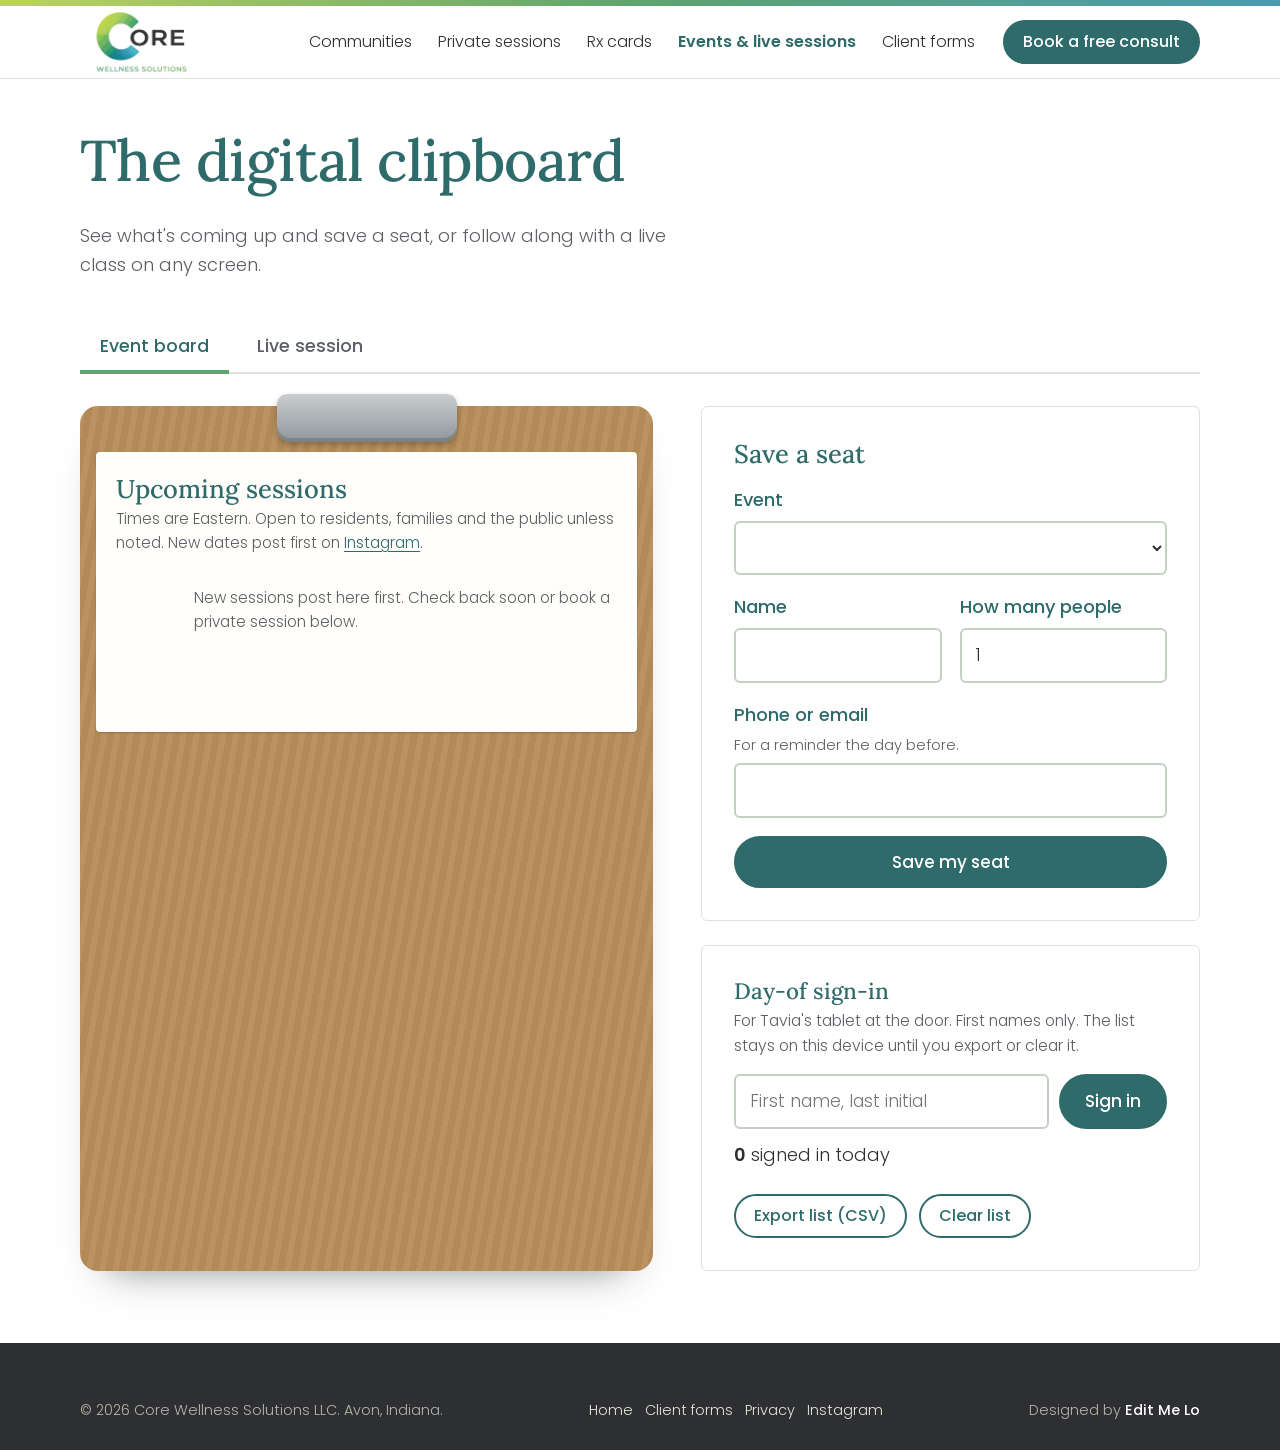
==== clipboard.html @ 4c58a469 "Core Wellness Solutions website Static site for Core Wellness Solutions (Avon, IN): dual-path home p" ====
<!doctype html>
<html lang="en">
<head>
  <meta charset="utf-8">
  <meta name="viewport" content="width=device-width, initial-scale=1">
  <title>Events &amp; Live Sessions | Core Wellness Solutions, Avon IN</title>
  <meta name="description" content="Upcoming chair exercise classes, fall prevention screenings and wellness events from Core Wellness Solutions in Avon and Hendricks County, Indiana. Save a seat or follow along live.">
  <link rel="canonical" href="https://www.corewellnesssolutions.com/clipboard.html">
  <meta name="theme-color" content="#2F6B6B">
  <link rel="icon" href="data:image/svg+xml,%3Csvg xmlns='http://www.w3.org/2000/svg' viewBox='0 0 32 32'%3E%3Cpath d='M24 7.5A12 12 0 1 0 24 24.5' fill='none' stroke='%2374A84E' stroke-width='6.5'/%3E%3C/svg%3E">
  <link rel="preconnect" href="https://fonts.googleapis.com">
  <link rel="preconnect" href="https://fonts.gstatic.com" crossorigin>
  <link href="https://fonts.googleapis.com/css2?family=Lora:ital,wght@0,400;0,500;1,400;1,500&family=Poppins:wght@300;400;500;600;700&display=swap" rel="stylesheet">
  <link rel="stylesheet" href="assets/css/styles.css">
  <style>
    .tabs { display: flex; gap: 8px; border-bottom: 2px solid var(--line); margin-bottom: 32px; }
    .tab { min-height: var(--tap); padding: 10px 20px; border: 0; background: none; font: 500 1.1rem var(--sans); color: var(--muted); border-bottom: 4px solid transparent; margin-bottom: -2px; cursor: pointer; }
    .tab[aria-selected="true"] { color: var(--deep-teal); border-color: var(--green); }
    .board-grid { display: grid; gap: 32px; }
    @media (min-width: 960px) { .board-grid { grid-template-columns: 1.15fr 1fr; gap: 48px; } }
    .event .note { font-size: .92rem; }
    .signin-list { list-style: none; margin: 12px 0; padding: 0; columns: 2; font: 400 1.15rem/1.9 var(--serif); }
    .signin-list li { border-bottom: 1px solid var(--line); break-inside: avoid; }
    .signin-row { display: flex; gap: 10px; }
    .signin-row input { flex: 1; }

    /* Live session stage */
    .stage { background: var(--paper); }
    .stage:fullscreen { padding: 3vh 4vw; overflow: auto; display: flex; flex-direction: column; justify-content: center; }
    .stage-top { display: flex; flex-wrap: wrap; gap: 12px; align-items: end; justify-content: space-between; margin-bottom: 20px; }
    .stage-top .field { min-width: 260px; }
    .stage-grid { display: grid; gap: 24px; align-items: center; }
    @media (min-width: 900px) { .stage-grid { grid-template-columns: 1.5fr 1fr; gap: 40px; } }
    .stage .board { padding-top: 50px; }
    .stage .rx { box-shadow: none; }
    .stage .rx-title { font-size: clamp(1.8rem, 4.5vw, 3rem); }
    .stage .rx-ind, .stage .rx-meta { font-size: clamp(1.05rem, 1.8vw, 1.35rem); }
    .stage .rx-ind q { font-size: clamp(1.4rem, 2.6vw, 2rem); }
    .stage-steps { margin: 14px 0 0; padding-left: 1.4em; font-size: clamp(1.05rem, 1.8vw, 1.35rem); }
    .stage-steps li { margin: 6px 0; }
    .timer { display: grid; place-items: center; text-align: center; }
    .ring { position: relative; width: min(300px, 70vw); aspect-ratio: 1; }
    .ring svg { width: 100%; height: 100%; transform: rotate(-90deg); }
    .ring circle { fill: none; stroke-width: 10; }
    .ring .track { stroke: var(--line); }
    .ring .prog { stroke: var(--green); stroke-linecap: round; transition: stroke-dashoffset .25s linear; }
    .ring .time { position: absolute; inset: 0; display: grid; place-items: center; align-content: center; font: 500 clamp(3rem, 9vw, 5rem)/1 var(--serif); color: var(--deep-teal); }
    .ring .time small { display: block; font: 500 1rem var(--sans); color: var(--muted); margin-top: 8px; }
    .controls { display: flex; flex-wrap: wrap; gap: 10px; justify-content: center; margin-top: 22px; }
    .controls .btn { min-width: 120px; }
    .up-next { margin-top: 18px; color: var(--muted); font-size: 1.05rem; }
    .up-next b { color: var(--deep-teal); font-weight: 500; }
    .progress-dots { display: flex; gap: 6px; justify-content: center; margin-top: 14px; }
    .progress-dots i { width: 10px; height: 10px; border-radius: 50%; background: var(--line); }
    .progress-dots i.on { background: var(--deep-teal); }
    .kbd-hint { font-size: .9rem; color: var(--muted); text-align: center; margin-top: 10px; }
  </style>
</head>
<body>
<a class="skip" href="#main">Skip to content</a>
<div class="topline" aria-hidden="true"></div>
<header class="site-header">
  <div class="wrap">
    <a class="brand" href="index.html" aria-label="Core Wellness Solutions home"><img src="assets/img/logo.png" alt="Core Wellness Solutions" width="520" height="260"></a>
    <button class="nav-toggle" type="button" aria-expanded="false" aria-controls="site-nav">
      <svg width="20" height="20" viewBox="0 0 20 20" aria-hidden="true"><path d="M2 5h16M2 10h16M2 15h16" stroke="currentColor" stroke-width="2" stroke-linecap="round"/></svg>Menu
    </button>
    <nav id="site-nav" class="site-nav" aria-label="Main">
      <ul>
        <li><a href="index.html#communities">Communities</a></li>
        <li><a href="index.html#individuals">Private sessions</a></li>
        <li><a href="index.html#rx">Rx cards</a></li>
        <li><a href="clipboard.html" aria-current="true">Events &amp; live sessions</a></li>
        <li><a href="forms.html">Client forms</a></li>
      </ul>
      <a class="btn small" href="index.html#book">Book a free consult</a>
    </nav>
  </div>
</header>

<main id="main" class="wrap">
  <div class="page-head">
    <h1>The digital clipboard</h1>
    <p>See what's coming up and save a seat, or follow along with a live class on any screen.</p>
  </div>

  <div class="tabs" role="tablist" aria-label="Clipboard views">
    <button class="tab" role="tab" id="tab-board" aria-controls="panel-board" aria-selected="true">Event board</button>
    <button class="tab" role="tab" id="tab-live" aria-controls="panel-live" aria-selected="false" tabindex="-1">Live session</button>
  </div>

  <!-- Event board -->
  <section id="panel-board" role="tabpanel" aria-labelledby="tab-board" style="padding-bottom:72px">
    <div class="board-grid">
      <div class="board">
        <div class="sheet">
          <h2 style="font-size:1.6rem;margin-bottom:4px">Upcoming sessions</h2>
          <p class="sheet-sub">Times are Eastern. Open to residents, families and the public unless noted. New dates post first on <a href="https://www.instagram.com/corewellness.llc/" target="_blank" rel="noopener">Instagram</a>.</p>
          <ul class="event-list" data-events="12" id="board-events"></ul>
        </div>
      </div>

      <div>
        <form class="panel form" id="seat-form" aria-labelledby="seat-title">
          <h2 id="seat" style="font-size:1.6rem;margin:0"><span id="seat-title">Save a seat</span></h2>
          <div class="field"><label for="seat-event">Event</label><select id="seat-event" name="event" required></select></div>
          <div class="form-grid two">
            <div class="field"><label for="seat-name">Name</label><input id="seat-name" name="name" type="text" autocomplete="name" required></div>
            <div class="field"><label for="seat-count">How many people</label><input id="seat-count" name="count" type="number" min="1" max="6" value="1" required></div>
          </div>
          <div class="field"><label for="seat-contact">Phone or email</label><span class="hint">For a reminder the day before.</span><input id="seat-contact" name="contact" type="text" required></div>
          <input type="text" name="_gotcha" tabindex="-1" autocomplete="off" style="display:none" aria-hidden="true">
          <button class="btn" type="submit">Save my seat</button>
          <p class="form-status" role="status"></p>
        </form>

        <div class="panel" style="margin-top:24px">
          <h2 style="font-size:1.4rem;margin-bottom:4px">Day-of sign-in</h2>
          <p style="color:var(--muted);font-size:.98rem">For Tavia's tablet at the door. First names only. The list stays on this device until you export or clear it.</p>
          <form class="signin-row" id="signin-form">
            <label class="sr-only" for="signin-name">First name and last initial</label>
            <div class="field" style="flex:1"><input id="signin-name" type="text" placeholder="First name, last initial" autocomplete="off" maxlength="40"></div>
            <button class="btn" type="submit">Sign in</button>
          </form>
          <p aria-live="polite" style="margin:12px 0 0"><b id="signin-count">0</b> signed in today</p>
          <ol class="signin-list" id="signin-list"></ol>
          <div class="btn-row">
            <button class="btn small ghost" type="button" id="signin-export">Export list (CSV)</button>
            <button class="btn small ghost" type="button" id="signin-clear">Clear list</button>
          </div>
        </div>
      </div>
    </div>
  </section>

  <!-- Live session -->
  <section id="panel-live" role="tabpanel" aria-labelledby="tab-live" hidden style="padding-bottom:72px">
    <div class="stage" id="stage">
      <div class="stage-top">
        <div class="field">
          <label for="routine">Routine</label>
          <select id="routine"></select>
        </div>
        <button class="btn ghost small" type="button" id="fs">Full screen for TV</button>
      </div>

      <div class="stage-grid">
        <div class="board"><div id="stage-card"></div></div>
        <div class="timer">
          <div class="ring" role="timer" aria-live="off" aria-label="Time remaining">
            <svg viewBox="0 0 120 120" aria-hidden="true"><circle class="track" cx="60" cy="60" r="52"/><circle class="prog" id="ring-prog" cx="60" cy="60" r="52"/></svg>
            <div class="time"><span id="time">0:00</span><small id="move-of"></small></div>
          </div>
          <div class="controls">
            <button class="btn ghost" type="button" id="prev">Back</button>
            <button class="btn" type="button" id="play">Start</button>
            <button class="btn ghost" type="button" id="next">Next</button>
          </div>
          <div class="progress-dots" id="dots" aria-hidden="true"></div>
          <p class="up-next" id="up-next"></p>
          <p class="kbd-hint">Space starts or pauses. Arrow keys move between cards.</p>
          <p class="sr-only" aria-live="assertive" id="live-announce"></p>
        </div>
      </div>
    </div>
  </section>
</main>

<footer class="site-footer">
  <div class="wrap">
    <div class="footer-base" style="margin-top:0;border-top:0;padding-top:0">
      <span>&copy; <span data-year></span> Core Wellness Solutions LLC. Avon, Indiana.</span>
      <span><a href="index.html">Home</a> &nbsp; <a href="forms.html">Client forms</a> &nbsp; <a href="privacy.html">Privacy</a> &nbsp; <a href="https://www.instagram.com/corewellness.llc/" target="_blank" rel="noopener">Instagram</a></span>
      <span class="credit">Designed by <a href="https://www.editmelo.com/" target="_blank" rel="noopener">Edit Me Lo</a></span>
    </div>
  </div>
</footer>

<div class="action-bar">
  <a class="btn" href="index.html#book">Book a session</a>
  <a class="btn ghost" href="#seat" data-goto-board>Save a seat</a>
</div>

<script src="assets/js/config.js"></script>
<script src="assets/js/rx-data.js"></script>
<script src="assets/js/main.js"></script>
<script src="assets/js/clipboard.js"></script>
</body>
</html>
---- assets/css/styles.css ----
/* Core Wellness Solutions: "Wellness Rx" */

:root {
  /* Brand Guide v1.0 (Sept 2026) */
  --charcoal: #2E2F33;   /* text, logo "ORE" */
  --deep-teal: #2F6B6B;  /* headings, table heads, primary buttons, dark bands */
  --teal: #4A9BB0;       /* accent */
  --green: #5FA36F;      /* labels, markers */
  --lime: #BCD35F;       /* highlights only */
  --mist: #F2F6F1;       /* alternate background */
  --brand-grad: linear-gradient(90deg, #BCD35F 0%, #5FA36F 50%, #4A9BB0 100%);

  --paper: #FFFFFF;
  --card: #FFFFFF;
  --ink: var(--charcoal);
  --muted: #5B5E64;
  --line: #DCE3DA;
  --tint: var(--mist);

  /* Rx card stock keeps its printed colors */
  --rx-stretch: #A8894F;
  --rx-breath: #4A6E74;
  --rx-affirm: #A9603F;
  --rx-balance: #6E8F4E;
  --rx-strength: #3B5A47;
  --rx-paper: #FDFCF8;

  --serif: "Lora", Georgia, "Times New Roman", serif;
  --sans: "Poppins", system-ui, -apple-system, "Segoe UI", sans-serif;

  --wrap: 1160px;
  --gutter: 20px;
  --radius: 6px;
  --tap: 52px;
}

*, *::before, *::after { box-sizing: border-box; }
html { scroll-behavior: smooth; -webkit-text-size-adjust: 100%; }
@media (prefers-reduced-motion: reduce) {
  html { scroll-behavior: auto; }
  *, *::before, *::after { animation-duration: .01ms !important; transition-duration: .01ms !important; }
}
body {
  margin: 0;
  background: var(--paper);
  color: var(--ink);
  font-family: var(--sans);
  font-size: 1.125rem;          /* 18px base for older eyes */
  line-height: 1.6;
  font-weight: 300;
}
img { max-width: 100%; display: block; }
[hidden] { display: none !important; }
a { color: var(--deep-teal); text-underline-offset: 3px; }
a:hover { color: var(--charcoal); }
h1, h2, h3 { font-family: var(--serif); font-weight: 500; line-height: 1.15; margin: 0 0 .5em; color: var(--deep-teal); }
h1 { font-size: clamp(2.5rem, 5.2vw, 3.6rem); letter-spacing: -.01em; }
h2 { font-size: clamp(1.9rem, 4.4vw, 2.75rem); }
h3 { font-size: 1.375rem; }
p { margin: 0 0 1em; }
b, strong { font-weight: 600; }
:focus-visible { outline: 3px solid var(--teal); outline-offset: 3px; border-radius: 2px; }
.sr-only { position: absolute; width: 1px; height: 1px; overflow: hidden; clip: rect(0 0 0 0); white-space: nowrap; }
.skip { position: absolute; left: 12px; top: -60px; background: var(--deep-teal); color: #fff; padding: 10px 16px; z-index: 100; }
.skip:focus { top: 12px; }

.wrap { width: 100%; max-width: var(--wrap); margin: 0 auto; padding: 0 var(--gutter); }
.lede { font-size: 1.2rem; color: var(--muted); max-width: 36ch; }
.measure { max-width: 62ch; }
.section { padding: 72px 0; }
.section + .section { border-top: 1px solid var(--line); }
.section-head { max-width: 680px; margin-bottom: 36px; }
.section-head p { color: var(--muted); }

/* ---------- Buttons ---------- */
.btn {
  display: inline-flex; align-items: center; justify-content: center; gap: 10px;
  min-height: var(--tap); padding: 12px 24px;
  font: 500 1.0625rem/1.2 var(--sans);
  border-radius: 999px; border: 2px solid var(--deep-teal);
  background: var(--deep-teal); color: #fff; text-decoration: none; cursor: pointer;
  transition: background .15s, color .15s;
}
.btn:hover { background: #245656; color: #fff; }
.btn.ghost { background: transparent; color: var(--deep-teal); }
.btn.ghost:hover { background: var(--deep-teal); color: #fff; }
.btn.gold { background: var(--lime); border-color: var(--lime); color: var(--charcoal); }
.btn.gold:hover { background: #CCDE7E; border-color: #CCDE7E; color: var(--charcoal); }
.btn.small { min-height: 44px; padding: 8px 18px; font-size: 1rem; }
.btn[disabled] { opacity: .5; cursor: not-allowed; }
.btn-row { display: flex; flex-wrap: wrap; gap: 12px; }

/* ---------- Header ---------- */
.topline { height: 6px; background: var(--brand-grad); }
.site-header { position: sticky; top: 0; z-index: 50; background: rgba(255, 255, 255, .97); backdrop-filter: blur(6px); border-bottom: 1px solid var(--line); }
.site-header .wrap { display: flex; align-items: center; justify-content: space-between; gap: 16px; min-height: 72px; }
.brand { display: block; line-height: 0; }
.brand img { height: 62px; width: auto; min-width: 124px; } /* Brand Guide: never under 120px wide */
.nav-toggle { display: inline-flex; align-items: center; gap: 8px; min-height: 48px; padding: 0 16px; border: 2px solid var(--deep-teal); border-radius: 999px; background: none; font: 500 1rem var(--sans); color: var(--deep-teal); cursor: pointer; }
.site-nav { display: none; }
.site-nav.open {
  display: block; position: absolute; left: 0; right: 0; top: 100%;
  background: var(--paper); border-bottom: 1px solid var(--line); padding: 8px var(--gutter) 20px;
}
.site-nav ul { list-style: none; margin: 0; padding: 0; }
.site-nav li a { display: block; padding: 14px 4px; font-size: 1.125rem; color: var(--ink); text-decoration: none; border-bottom: 1px solid var(--line); }
.site-nav li a[aria-current="true"] { color: var(--deep-teal); font-weight: 600; }
.site-nav .btn { margin-top: 16px; width: 100%; }

@media (min-width: 980px) {
  .nav-toggle { display: none; }
  .site-nav, .site-nav.open { display: flex; position: static; padding: 0; border: 0; background: none; align-items: center; gap: 28px; }
  .site-nav ul { display: flex; gap: 26px; }
  .site-nav li a { border: 0; padding: 6px 0; font-size: 1rem; }
  .site-nav li a:hover { color: var(--deep-teal); }
  .site-nav .btn { margin: 0; width: auto; }
}

/* ---------- Rx card (shared component) ---------- */
.rx {
  --c: var(--rx-stretch);
  --c-soft: color-mix(in srgb, var(--c) 30%, #fff);
  --c-tint: color-mix(in srgb, var(--c) 8%, #fff);
  position: relative;
  background: var(--rx-paper);
  color: var(--ink);
  border: 1px solid var(--line);
  border-top: 10px solid var(--c);
  padding: 10px;
  box-shadow: 0 1px 0 rgba(28, 42, 33, .04), 0 14px 30px -22px rgba(28, 42, 33, .35);
}
.rx[data-type="breath"]      { --c: var(--rx-breath); }
.rx[data-type="affirmation"] { --c: var(--rx-affirm); }
.rx[data-type="balance"]     { --c: var(--rx-balance); }
.rx[data-type="strength"]    { --c: var(--rx-strength); }
.rx-inner { border: 1px solid var(--c-soft); padding: 16px 18px 0; }
.rx-head { display: grid; grid-template-columns: 34px 1fr auto; align-items: start; gap: 8px; }
.rx-glyph { font: 500 1.6rem/1 var(--serif); color: var(--c); position: relative; width: 26px; height: 32px; }
.rx-glyph::after { content: ""; position: absolute; left: 13px; top: 20px; width: 2px; height: 16px; background: currentColor; transform: rotate(35deg); }
.rx-brand { text-align: center; font: 500 .72rem/1.4 var(--sans); letter-spacing: .32em; color: var(--ink); }
.rx-brand small { display: block; font-size: .68rem; font-weight: 400; letter-spacing: .3em; color: var(--muted); margin-top: 2px; }
.rx-code { font: 600 .75rem/1.4 var(--sans); letter-spacing: .14em; color: var(--c); white-space: nowrap; }
.rx-title { text-align: center; font: 500 clamp(1.45rem, 3.6vw, 1.9rem)/1.15 var(--serif); color: var(--deep-teal); margin: 10px 0 12px; }
.rx-rule { border: 0; height: 6px; margin: 0 0 12px; border-top: 3px solid var(--c-soft); border-bottom: 1px solid var(--c-soft); }
.rx-meta { display: flex; flex-wrap: wrap; justify-content: space-between; gap: 4px 18px; margin-bottom: 12px; font-size: 1rem; }
.rx-meta b { font-weight: 700; font-size: .78rem; letter-spacing: .14em; color: color-mix(in srgb, var(--c) 70%, #000); margin-right: 6px; text-transform: uppercase; }
.rx-ind { background: var(--c-tint); border-left: 7px solid var(--c-soft); padding: 14px 16px; font-size: 1rem; }
.rx-ind b { display: block; font-size: .75rem; letter-spacing: .2em; color: color-mix(in srgb, var(--c) 70%, #000); margin-bottom: 4px; }
.rx-ind q { display: block; font: italic 400 1.25rem/1.45 var(--serif); text-align: center; quotes: none; color: var(--deep-teal); padding: 4px 6px; }
.rx-foot { display: flex; align-items: flex-end; justify-content: space-between; gap: 10px; border-top: 2px dotted var(--line); margin-top: 14px; padding: 10px 0 12px; }
.rx-sign small { display: block; font-size: .68rem; letter-spacing: .26em; color: var(--muted); }
.rx-sign span { font: italic 500 1.9rem/1 var(--serif); color: var(--deep-teal); }
.rx-sign em { font-style: normal; font-size: .82rem; color: var(--muted); margin-left: 8px; letter-spacing: .04em; }
.rx-refill { display: flex; justify-content: space-between; gap: 12px; background: var(--c-tint); border: 1px solid var(--c-soft); border-top: 0; margin: 0 -1px; padding: 8px 14px; font: 600 .7rem/1.3 var(--sans); letter-spacing: .2em; color: var(--deep-teal); }
.rx-refill span:last-child { font-weight: 400; color: var(--muted); }

/* ---------- Hero ---------- */
.hero { padding: 48px 0 64px; }
.hero .wrap { display: grid; gap: 40px; align-items: center; }
.hero h1 { margin-bottom: 20px; }
.hero .lede { margin-bottom: 28px; }
.hero-where { display: flex; align-items: center; gap: 10px; font-size: 1rem; color: var(--muted); }
.hero-where svg { flex: none; color: var(--green); }
@media (min-width: 980px) {
  .hero { padding: 72px 0 88px; }
  .hero .wrap { grid-template-columns: 1fr 1.08fr; gap: 64px; }
}

/* Rx pad: the dual-path chooser */
.pad .rx-title { margin-bottom: 6px; }
.pad-q { text-align: center; color: var(--muted); margin: 0 0 16px; font-size: 1rem; }
.path-choices { display: grid; gap: 12px; padding-bottom: 16px; }
.path-btn {
  display: grid; grid-template-columns: auto 1fr; gap: 2px 14px; align-items: center;
  width: 100%; text-align: left; padding: 16px 18px; min-height: 84px;
  background: var(--card); border: 2px solid var(--line); border-radius: var(--radius);
  font: inherit; color: var(--ink); cursor: pointer; transition: border-color .15s, background .15s;
}
.path-btn:hover { border-color: var(--green); background: var(--mist); }
.path-btn .box { grid-row: span 2; width: 26px; height: 26px; border: 2px solid var(--green); border-radius: 4px; display: grid; place-items: center; }
.path-btn strong { font: 500 1.25rem/1.25 var(--serif); color: var(--deep-teal); }
.path-btn span:last-child { font-size: .95rem; color: var(--muted); }

.pad-result { display: none; padding-bottom: 4px; }
.pad[data-chosen] .path-choices { display: none; }
.pad[data-chosen] .pad-result { display: block; }
.pad[data-chosen] .pad-q { display: none; }
.pad-result .rx-ind { margin-bottom: 16px; }
.pad-result .btn-row { margin-bottom: 14px; }
.pad:not([data-chosen]) [data-r=restart] { visibility: hidden; }
.pad-switch { background: none; border: 0; padding: 6px 0; font: 500 .95rem var(--sans); color: var(--deep-teal); text-decoration: underline; text-underline-offset: 3px; cursor: pointer; }
.pad .rx-sign span { display: inline-block; }
.pad[data-chosen] .rx-sign span { animation: sign 1.1s cubic-bezier(.6, .1, .3, 1) both; }
@keyframes sign { from { clip-path: inset(0 100% 0 0); } to { clip-path: inset(0 0 0 0); } }
.pad[data-chosen] .pad-result { animation: fill .45s ease-out both; }
@keyframes fill { from { opacity: 0; transform: translateY(6px); } to { opacity: 1; transform: none; } }

/* ---------- Credentials strip ---------- */
.creds { background: var(--deep-teal); color: #E9E4D6; padding: 22px 0; }
.creds .wrap { display: flex; flex-wrap: wrap; align-items: center; gap: 10px 28px; }
.creds strong { font: 500 1.125rem var(--serif); color: var(--lime); }
.creds ul { display: flex; flex-wrap: wrap; gap: 8px 22px; margin: 0; padding: 0; list-style: none; font-size: .98rem; }
.creds li { display: flex; align-items: center; gap: 8px; }
.creds li::before { content: ""; width: 7px; height: 7px; border-radius: 50%; background: var(--brand-grad); }

/* ---------- Paths (communities first by default) ---------- */
.paths { display: flex; flex-direction: column; }
body[data-path="me"] #individuals { order: -1; }
body[data-path="me"] #individuals + #communities, body[data-path="me"] #communities { border-top: 1px solid var(--line); }
.path-tag { display: inline-flex; align-items: center; gap: 8px; font-size: .95rem; color: var(--muted); margin-bottom: 10px; }
.path-tag i { width: 12px; height: 12px; border-radius: 3px; background: var(--c, var(--lime)); }

/* Formulary: program list styled like a dispensing sheet */
.formulary { border: 1px solid var(--line); background: var(--card); border-radius: var(--radius); overflow: hidden; }
.formulary-row { display: grid; gap: 6px; padding: 20px; border-top: 1px solid var(--line); }
.formulary-row:first-child { border-top: 0; }
.formulary-row h3 { margin: 0; font-size: 1.3rem; }
.formulary-row p { margin: 0; color: var(--muted); font-size: 1.02rem; }
.formulary-row .dose { font-size: .95rem; color: var(--deep-teal); }
.formulary-row .dose b { font-weight: 600; color: var(--deep-teal); margin-right: 6px; }
.formulary-head { display: none; }
@media (min-width: 760px) {
  .formulary-head { display: grid; grid-template-columns: 1.1fr 1.6fr .8fr; gap: 24px; padding: 12px 24px; background: var(--tint); font-size: .9rem; color: var(--muted); }
  .formulary-row { grid-template-columns: 1.1fr 1.6fr .8fr; gap: 24px; padding: 22px 24px; align-items: baseline; }
  .formulary-row .dose b { display: none; }
}

.split { display: grid; gap: 40px; margin-top: 56px; }
@media (min-width: 900px) { .split { grid-template-columns: 1fr 1.15fr; gap: 64px; } }

.steps { list-style: none; margin: 0; padding: 0; counter-reset: s; }
.steps li { counter-increment: s; display: grid; grid-template-columns: 40px 1fr; gap: 14px; padding: 14px 0; }
.steps li::before { content: counter(s); width: 36px; height: 36px; border-radius: 50%; background: var(--deep-teal); color: #fff; display: grid; place-items: center; font: 600 1rem var(--sans); }
.steps b { display: block; font-weight: 600; color: var(--deep-teal); }
.steps span { color: var(--muted); }

.partner-gets { margin-top: 24px; padding: 20px 22px; background: var(--tint); border-radius: var(--radius); }
.partner-gets h3 { font-size: 1.15rem; margin-bottom: 8px; }
.partner-gets ul { margin: 0; padding-left: 1.2em; }
.partner-gets li { margin: 4px 0; }

/* Services for individuals */
.services { display: grid; gap: 0; border-top: 1px solid var(--line); }
.service { display: grid; grid-template-columns: 14px 1fr; gap: 16px; padding: 20px 0; border-bottom: 1px solid var(--line); }
.service::before { content: ""; width: 12px; height: 12px; margin-top: 10px; border-radius: 50%; background: var(--green); }
.service h3 { margin: 0 0 4px; font-size: 1.3rem; }
.service p { margin: 0; color: var(--muted); }
@media (min-width: 760px) { .services { grid-template-columns: 1fr 1fr; column-gap: 48px; } }

/* Priority Stretch Pass */
.pass { background: var(--deep-teal); color: #E6E1D3; padding: 10px; border-radius: 2px; margin-top: 48px; }
.pass-inner { border: 2px solid var(--lime); outline: 1px solid rgba(188, 211, 95, .4); outline-offset: -8px; padding: 32px 22px; text-align: center; }
.pass .rx-glyph { color: var(--lime); margin: 0 auto 6px; }
.pass h3 { color: #fff; font-size: clamp(1.8rem, 4.5vw, 2.6rem); margin: 6px 0 12px; }
.pass .offer { font-weight: 600; color: var(--lime); letter-spacing: .04em; margin-bottom: 6px; }
.pass p { color: #D5D0C2; max-width: 46ch; margin: 0 auto 18px; }
.pass .chips { display: flex; flex-wrap: wrap; gap: 8px; justify-content: center; margin-bottom: 24px; padding: 0; list-style: none; }
.pass .chips li { border: 1px solid rgba(188, 211, 95, .7); border-radius: 999px; padding: 4px 14px; font-size: .92rem; color: var(--lime); }

/* ---------- Forms ---------- */
.form { display: grid; gap: 18px; }
.form-grid { display: grid; gap: 18px; }
@media (min-width: 640px) { .form-grid.two { grid-template-columns: 1fr 1fr; } }
.field label, .field legend { display: block; font-weight: 500; margin-bottom: 6px; color: var(--deep-teal); }
.field .hint { display: block; font-size: .92rem; color: var(--muted); margin: -2px 0 6px; }
.field input[type="text"], .field input[type="email"], .field input[type="tel"], .field input[type="number"], .field input[type="date"], .field select, .field textarea {
  width: 100%; min-height: var(--tap); padding: 12px 14px;
  font: inherit; font-size: 1.0625rem; color: var(--ink);
  background: #fff; border: 2px solid #C5CFC4; border-radius: var(--radius);
}
.field textarea { min-height: 120px; resize: vertical; }
.field input:focus, .field select:focus, .field textarea:focus { outline: none; border-color: var(--teal); box-shadow: 0 0 0 3px rgba(74, 155, 176, .25); }
.field fieldset { border: 0; padding: 0; margin: 0; }
.checks { display: grid; gap: 8px; }
@media (min-width: 640px) { .checks.two { grid-template-columns: 1fr 1fr; } }
.check, .field label.check { display: flex; font-weight: 400; margin: 0; color: var(--ink); gap: 12px; align-items: flex-start; padding: 10px 12px; background: #fff; border: 1px solid var(--line); border-radius: var(--radius); cursor: pointer; }
.check input { width: 22px; height: 22px; margin: 3px 0 0; accent-color: var(--deep-teal); flex: none; }
.form-status { padding: 14px 16px; border-radius: var(--radius); font-size: 1rem; }
.form-status:empty { display: none; }
.form-status.ok { background: #E6EFE0; color: #2F4A2A; }
.form-status.warn { background: #F6EBDD; color: #6A4520; }
.form-status.err { background: #F6E1DC; color: #7A2E1F; }
.panel { background: var(--card); border: 1px solid var(--line); border-radius: var(--radius); padding: 24px; }
@media (min-width: 640px) { .panel { padding: 32px; } }

/* ---------- Rx gallery ---------- */
.filters { display: flex; flex-wrap: wrap; gap: 10px; margin-bottom: 14px; }
.chip {
  min-height: 46px; padding: 8px 18px; border-radius: 999px;
  border: 2px solid var(--line); background: var(--card);
  font: 500 1rem var(--sans); color: var(--ink); cursor: pointer;
}
.chip[aria-pressed="true"] { background: var(--deep-teal); border-color: var(--deep-teal); color: #fff; }
.chip .dot { display: inline-block; width: 10px; height: 10px; border-radius: 50%; margin-right: 8px; background: var(--c); }
.gallery-tools { display: flex; flex-wrap: wrap; align-items: center; justify-content: space-between; gap: 12px; margin-bottom: 28px; }
.toggle { display: inline-flex; align-items: center; gap: 10px; font-size: 1rem; cursor: pointer; }
.toggle input { width: 22px; height: 22px; accent-color: var(--deep-teal); }
.gallery-count { font-size: .95rem; color: var(--muted); }
.gallery { display: grid; gap: 22px; }
@media (min-width: 720px) { .gallery { grid-template-columns: repeat(2, 1fr); } }
@media (min-width: 1100px) { .gallery { grid-template-columns: repeat(3, 1fr); } }

.flip { perspective: 1400px; }
.flip-inner { display: grid; transition: transform .6s cubic-bezier(.3, .1, .2, 1); transform-style: preserve-3d; height: 100%; }
.flip-inner > .rx { grid-area: 1 / 1; backface-visibility: hidden; -webkit-backface-visibility: hidden; display: flex; flex-direction: column; }
.flip-inner > .rx .rx-inner { flex: 1; display: flex; flex-direction: column; }
.flip-inner > .rx .rx-foot { margin-top: auto; }
.flip-inner > .rx-back { transform: rotateY(180deg); }
.flip.is-flipped .flip-inner { transform: rotateY(180deg); }
.see-reverse { white-space: nowrap; background: none; border: 0; padding: 8px 0; min-height: 44px; font: 600 .8rem var(--sans); letter-spacing: .18em; color: var(--deep-teal); cursor: pointer; text-transform: uppercase; }
.see-reverse:hover { color: var(--c); }
.rx-back ol { margin: 0 0 10px; padding-left: 1.3em; font-size: 1rem; }
.rx-back ol li { margin: 6px 0; }
.rx-back .caution { font-size: .92rem; color: var(--muted); border-left: 3px solid var(--c-soft); padding-left: 10px; margin: 8px 0 0; }
.rx-back .back-actions { display: flex; flex-wrap: wrap; gap: 8px 16px; align-items: center; }
.rx-back .back-actions a { font-size: .95rem; font-weight: 500; }
.chair-tag { display: inline-block; font-size: .8rem; padding: 2px 10px; border-radius: 999px; background: var(--tint); color: var(--muted); margin-left: 6px; letter-spacing: 0; text-transform: none; font-weight: 500; }
.gallery-empty { padding: 32px; text-align: center; color: var(--muted); border: 2px dashed var(--line); border-radius: var(--radius); }
.disclaimer { font-size: .92rem; color: var(--muted); margin-top: 28px; max-width: 70ch; }

/* ---------- Clipboard teaser ---------- */
.clip-teaser { display: grid; gap: 36px; align-items: center; }
@media (min-width: 900px) { .clip-teaser { grid-template-columns: 1fr 1fr; gap: 64px; } }
.board {
  position: relative; background: #B88E5A;
  background-image: repeating-linear-gradient(100deg, rgba(255,255,255,.04) 0 6px, rgba(0,0,0,.03) 6px 13px);
  border-radius: 18px; padding: 46px 16px 16px; box-shadow: 0 24px 40px -28px rgba(30, 43, 34, .6);
}
.board::before { /* clip */
  content: ""; position: absolute; top: -12px; left: 50%; transform: translateX(-50%);
  width: 40%; max-width: 180px; height: 48px; border-radius: 10px 10px 14px 14px;
  background: linear-gradient(#C9CDCF, #8F979B); box-shadow: inset 0 -4px 0 rgba(0,0,0,.15), 0 3px 6px rgba(0,0,0,.25);
}
.sheet { background: #FFFEFB; border-radius: 4px; padding: 22px 20px; min-height: 280px; box-shadow: 0 1px 2px rgba(0,0,0,.2); }
.sheet h3 { font-size: 1.35rem; margin-bottom: 4px; }
.sheet .sheet-sub { color: var(--muted); font-size: .95rem; margin-bottom: 14px; }
.event-list { list-style: none; margin: 0; padding: 0; }
.event { display: grid; grid-template-columns: 64px 1fr; gap: 14px; padding: 14px 0; border-top: 1px solid var(--line); }
.event:first-child { border-top: 0; }
.event-date { text-align: center; border: 2px solid var(--deep-teal); border-radius: 6px; padding: 4px 0; line-height: 1.1; }
.event-date small { display: block; font-size: .78rem; color: var(--muted); }
.event-date b { display: block; font: 600 1.5rem var(--serif); color: var(--deep-teal); }
.event h4 { margin: 0; font: 500 1.15rem/1.3 var(--serif); color: var(--deep-teal); }
.event p { margin: 2px 0 0; font-size: .95rem; color: var(--muted); }
.sample-tag { display: inline-block; font: 500 .72rem var(--sans); padding: 1px 8px; border-radius: 999px; background: #F6EBDD; color: #6A4520; margin-left: 6px; vertical-align: middle; }

/* ---------- Booking ---------- */
.book-grid { display: grid; gap: 32px; }
@media (min-width: 960px) { .book-grid { grid-template-columns: 1fr 1fr; gap: 56px; } }
.svc-list { display: grid; gap: 10px; }
.svc { position: relative; }
.svc input { position: absolute; opacity: 0; }
.svc label {
  display: grid; grid-template-columns: 1fr auto; gap: 2px 14px; align-items: center;
  padding: 16px 18px; background: var(--card); border: 2px solid var(--line); border-radius: var(--radius); cursor: pointer;
}
.svc label strong { font: 500 1.2rem var(--serif); color: var(--deep-teal); }
.svc label span { grid-column: 1; font-size: .98rem; color: var(--muted); }
.svc label em { grid-row: 1 / span 2; grid-column: 2; font-style: normal; font-weight: 600; color: var(--deep-teal); font-size: 1rem; text-align: right; }
.svc input:checked + label { border-color: var(--deep-teal); background: var(--mist); box-shadow: inset 6px 0 0 var(--green); }
.svc input:focus-visible + label { outline: 3px solid var(--teal); outline-offset: 2px; }
.book-panel h3 { margin-bottom: 6px; }
.book-panel .meta { color: var(--muted); margin-bottom: 18px; }
.book-frame { width: 100%; height: 640px; border: 1px solid var(--line); border-radius: var(--radius); background: #fff; margin-top: 18px; }
.pay-note { display: flex; gap: 12px; align-items: flex-start; margin-top: 18px; font-size: .95rem; color: var(--muted); }
.pay-note svg { flex: none; color: var(--deep-teal); margin-top: 3px; }

/* ---------- Reviews + map ---------- */
.find-grid { display: grid; gap: 36px; }
@media (min-width: 960px) { .find-grid { grid-template-columns: 1fr 1.1fr; gap: 56px; } }
.rating { display: flex; align-items: center; gap: 14px; margin-bottom: 20px; }
.rating .num { font: 500 2.6rem/1 var(--serif); color: var(--deep-teal); }
.stars { color: #C69A2E; letter-spacing: 2px; font-size: 1.2rem; }
.review { padding: 18px 0; border-top: 1px solid var(--line); }
.review blockquote { margin: 0 0 6px; font: 400 1.1rem/1.55 var(--serif); }
.review cite { font-style: normal; font-size: .95rem; color: var(--muted); }
.map { width: 100%; height: 380px; border: 0; border-radius: var(--radius); filter: saturate(.85); }
.map-wrap { border: 1px solid var(--line); border-radius: var(--radius); padding: 8px; background: var(--card); }
.area-list { display: flex; flex-wrap: wrap; gap: 8px; list-style: none; padding: 0; margin: 14px 0 0; }
.area-list li { padding: 4px 14px; border: 1px solid var(--line); border-radius: 999px; font-size: .95rem; background: var(--card); }

/* ---------- FAQ ---------- */
.faq { max-width: 820px; }
.faq details { border-top: 1px solid var(--line); }
.faq details:last-child { border-bottom: 1px solid var(--line); }
.faq summary { list-style: none; cursor: pointer; padding: 20px 40px 20px 0; position: relative; font: 500 1.2rem/1.35 var(--serif); color: var(--deep-teal); min-height: var(--tap); }
.faq summary::-webkit-details-marker { display: none; }
.faq summary::after { content: "+"; position: absolute; right: 6px; top: 16px; font: 400 1.6rem var(--sans); color: var(--green); }
.faq details[open] summary::after { content: "–"; }
.faq details p { color: var(--muted); padding-bottom: 18px; margin: 0; max-width: 66ch; }

/* ---------- Footer ---------- */
.site-footer { background: var(--charcoal); color: #D7D2C4; padding: 56px 0 28px; font-size: 1rem; }
.site-footer a { color: #E9E4D6; text-decoration: none; }
.site-footer a:hover, .site-footer a:focus-visible { color: #fff; text-decoration: underline; text-underline-offset: 3px; }
.footer-grid { display: grid; gap: 32px; }
@media (min-width: 860px) { .footer-grid { grid-template-columns: 1.4fr 1fr 1fr; } }
.site-footer h2 { font-size: 1.5rem; color: #fff; margin-bottom: 8px; }
.site-footer h3 { font: 600 .95rem var(--sans); color: var(--lime); margin-bottom: 10px; }
.site-footer ul { list-style: none; margin: 0; padding: 0; }
.site-footer li { margin: 6px 0; }
.site-footer .sig { font: italic 500 2rem/1 var(--serif); color: #fff; margin: 18px 0 4px; }
.footer-base { margin-top: 40px; padding-top: 20px; border-top: 1px solid rgba(255,255,255,.15); display: flex; flex-wrap: wrap; justify-content: space-between; gap: 12px; font-size: .9rem; color: #B9B4A6; }

/* ---------- Mobile action bar ---------- */
.action-bar {
  position: fixed; left: 0; right: 0; bottom: 0; z-index: 40;
  display: grid; grid-template-columns: 1fr 1fr; gap: 10px;
  padding: 10px var(--gutter) calc(10px + env(safe-area-inset-bottom));
  background: rgba(255, 255, 255, .97); border-top: 1px solid var(--line);
}
.action-bar .btn { min-height: 50px; padding: 8px 10px; font-size: .95rem; white-space: nowrap; }
body { padding-bottom: 76px; }
@media (min-width: 980px) { .action-bar { display: none; } body { padding-bottom: 0; } }

/* ---------- Sub pages ---------- */
.page-head { padding: 48px 0 24px; }
.page-head p { color: var(--muted); max-width: 60ch; }
.notice { display: flex; gap: 14px; padding: 18px 20px; background: #EEF3F3; border-left: 6px solid var(--teal); border-radius: var(--radius); font-size: 1rem; margin-bottom: 28px; }
.notice svg { flex: none; color: var(--teal); margin-top: 3px; }
.prose { max-width: 70ch; }
.prose h2 { font-size: 1.6rem; margin-top: 1.6em; }
.prose li { margin: 6px 0; }

/* Narrow cards (gallery columns, phones) */
.flip, .pad, #stage-card { container-type: inline-size; }
@container (max-width: 440px) {
  .rx-brand { letter-spacing: .2em; font-size: .66rem; }
  .rx-sign em { display: block; margin: 4px 0 0; }
  .rx-refill span:last-child { display: none; }
}
[id] { scroll-margin-top: 92px; }

/* ---------- Intro slideshow ---------- */
.show { position: relative; background: var(--deep-teal); }
.show-track { display: grid; }
.slide {
  grid-area: 1 / 1; display: flex; flex-direction: column;
  opacity: 0; visibility: hidden; transition: opacity .9s ease, visibility 0s linear .9s;
}
.slide.is-active { opacity: 1; visibility: visible; transition: opacity .9s ease; z-index: 1; }
.slide-img { display: block; position: relative; overflow: hidden; flex: 1 0 300px; min-height: 300px; }
.slide-img img { position: absolute; inset: 0; width: 100%; height: 100%; object-fit: cover; transform: scale(1.06); transition: transform 9s ease-out; }
.slide.is-active .slide-img img { transform: scale(1); }
.slide-body { color: #EEE9DC; padding: 28px 0 32px; }
.slide-copy { max-width: 560px; }
.slide h1, .slide h2 { color: #fff; }
.slide h2 { font-size: clamp(2rem, 4.6vw, 3.1rem); }
.slide-copy > p { font-size: 1.15rem; color: #E2DDD0; margin-bottom: 24px; }
.slide-where { display: flex; align-items: center; gap: 8px; margin: 22px 0 0 !important; font-size: .98rem !important; color: #CFC9B9 !important; }
.slide-where svg { color: var(--lime); flex: none; }
.btn.ghost-light { background: transparent; color: #fff; border-color: rgba(255,255,255,.75); }
.btn.ghost-light:hover { background: #fff; color: var(--deep-teal); border-color: #fff; }

/* Rx slide sits on paper, not a photo */
.slide-rx { background: var(--paper); }
.slide-rx .slide-body { color: var(--ink); padding: 40px 0; flex: 1; display: flex; align-items: center; }
.slide-rx .slide-body > .wrap { width: 100%; }
.slide-rx h2 { color: var(--deep-teal); }
.slide-rx .slide-copy > p { color: var(--muted); }
.rx-slide-grid { display: grid; gap: 28px; align-items: center; }
.rx-slide-note { font-size: 1.05rem !important; }

@media (min-width: 900px) {
  .slide { position: relative; min-height: min(84vh, 720px); }
  .slide-img { position: absolute; inset: 0; min-height: 0; }
  .slide-img::after { content: ""; position: absolute; inset: 0; background: linear-gradient(90deg, rgba(46, 47, 51, .9) 0%, rgba(46, 47, 51, .72) 38%, rgba(46, 47, 51, .1) 70%, rgba(46, 47, 51, 0) 100%); }
  .slide-body { position: relative; flex: 1; display: flex; align-items: center; padding: 64px 0; }
  .slide-body > .wrap { width: 100%; }
  .rx-slide-grid { grid-template-columns: 1fr 1.05fr; gap: 64px; }
}

/* Slide tabs + controls */
.show-bar { background: var(--paper); border-bottom: 1px solid var(--line); }
.show-bar .wrap { display: flex; align-items: stretch; justify-content: space-between; gap: 12px; }
.show-tabs { display: flex; flex: 1; overflow-x: auto; scrollbar-width: none; }
.show-tabs::-webkit-scrollbar { display: none; }
.show-tabs button {
  position: relative; flex: 1 0 auto; min-height: 58px; padding: 0 18px 0 0; margin-right: 6px;
  background: none; border: 0; text-align: left; cursor: pointer;
  font: 500 1rem var(--sans); color: var(--muted); white-space: nowrap;
}
.show-tabs button[aria-selected="true"] { color: var(--deep-teal); }
.show-tabs i { position: absolute; left: 0; right: 18px; top: -1px; height: 4px; background: var(--line); overflow: hidden; }
.show-tabs i::after { content: ""; position: absolute; inset: 0; background: var(--brand-grad); transform: scaleX(0); transform-origin: left; }
.show-tabs button.done i::after { transform: scaleX(1); }
.show-tabs button[aria-selected="true"] i::after { transform: scaleX(1); }
.show.is-playing .show-tabs button[aria-selected="true"] i::after { animation: tabfill var(--dwell, 8s) linear both; }
@keyframes tabfill { from { transform: scaleX(0); } to { transform: scaleX(1); } }
.show-ctrl { display: flex; align-items: center; gap: 6px; }
.show-btn { width: 46px; height: 46px; display: grid; place-items: center; border-radius: 50%; border: 2px solid var(--line); background: var(--card); color: var(--deep-teal); cursor: pointer; }
.show-btn:hover { border-color: var(--deep-teal); }
.show-btn .ic-play { display: none; }
.show:not(.is-playing) .show-btn .ic-play { display: block; }
.show:not(.is-playing) .show-btn .ic-pause { display: none; }
@media (max-width: 699px) {
  .show-tabs span { font-size: .92rem; }
  .show-ctrl [data-step] { display: none; }
}
@media (prefers-reduced-motion: reduce) {
  .slide-img img { transform: none !important; transition: none; }
}

.slide .rx-title { font-size: clamp(1.45rem, 3.6vw, 1.9rem); }
.slide-img.flip-x { transform: scaleX(-1); }

/* Phones/tablets: photos rotate on top, the Rx pad sits below as its own block */
@media (max-width: 899px) {
  .show { display: grid; grid-template-columns: minmax(0, 1fr); }
  .show-tabs [data-to="3"] { display: none; }
  .show-tabs button { flex: 1 1 0; padding-right: 10px; margin-right: 8px; }
  .show-tabs i { right: 0; }
  .show-track { display: contents; }
  .slide { grid-row: 1; grid-column: 1; }
  .slide-img { flex: 0 0 auto; height: 34vh; min-height: 220px; max-height: 360px; }
  .slide-body { padding: 22px 0 26px; }
  .slide-copy > p { font-size: 1.05rem; margin-bottom: 18px; }
  .show-tabs span { font-size: .88rem; }
  .slide-body { flex: 1; background: var(--deep-teal); }
  .show-bar { grid-row: 2; }
  .slide-rx { grid-row: 3; opacity: 1; visibility: visible; transition: none; }
  .slide-rx .slide-body { background: var(--paper); padding: 36px 0 44px; }
  .show-ctrl [data-step] { display: none; }
}

/* ---------- Social + partner ---------- */
.social-link { display: inline-flex; align-items: center; gap: 8px; }
.social-link svg { flex: none; }
.follow-note { margin-top: 18px; font-size: 1rem; color: var(--muted); }
.follow-note .social-link { display: inline; font-weight: 500; }
.follow-note .social-link svg { display: inline-block; vertical-align: -4px; margin-right: 6px; }

.partner { background: #fff; border-top: 1px solid var(--line); border-bottom: 1px solid var(--line); padding: 48px 0; }
.partner + .section { border-top: 0; }
.partner-inner { display: grid; gap: 24px; align-items: center; }
.partner-copy h2 { font-size: clamp(1.6rem, 3.4vw, 2.1rem); margin-bottom: 8px; }
.partner-copy p { color: var(--muted); max-width: 56ch; margin: 0; }
.partner-logo { display: inline-block; justify-self: start; padding: 14px 18px; border-radius: var(--radius); transition: background .15s; }
.partner-logo:hover { background: var(--tint); }
.partner-logo img { width: 230px; height: auto; }
@media (min-width: 760px) {
  .partner-inner { grid-template-columns: 1fr auto; gap: 48px; }
  .partner-logo { justify-self: end; border-left: 1px solid var(--line); border-radius: 0; padding: 10px 0 10px 48px; }
  .partner-logo:hover { background: none; opacity: .8; }
}

/* ---------- Section tones: alternate backgrounds so sections read as distinct ---------- */
:root { --sage-tint: var(--mist); --sand: var(--mist); }
.section.tone-sage, .section.tone-sand, .section.tone-forest { border-top: 0; }
.section.tone-sage + .section, .section.tone-sand + .section, .section.tone-forest + .section { border-top: 0; }
.tone-sage { background: var(--sage-tint); }
.tone-sand { background: var(--sand); }
.tone-sage .service, .tone-sage .services { border-color: #D3DDD1; }
.tone-sage .area-list li, .tone-sage .map-wrap { background: #fff; }

/* Rx gallery on deep forest: the cream cards read like real cards on a table */
.tone-forest { position: relative; background: var(--deep-teal); color: #E6E1D3; }
.tone-forest::before { content: ""; position: absolute; left: 0; right: 0; top: 0; height: 6px; background: var(--brand-grad); }
.tone-forest h2 { color: #fff; }
.tone-forest .section-head p, .tone-forest .disclaimer, .tone-forest .gallery-count { color: #C9C4B5; }
.tone-forest .chip { background: transparent; border-color: rgba(255,255,255,.28); color: #EEE9DC; }
.tone-forest .chip:hover { border-color: var(--lime); }
.tone-forest .chip[aria-pressed="true"] { background: var(--lime); border-color: var(--lime); color: var(--charcoal); }
.tone-forest .toggle { color: #EEE9DC; }
.tone-forest .toggle input { accent-color: var(--lime); }
.tone-forest .gallery-empty { border-color: rgba(255,255,255,.25); color: #C9C4B5; }
.tone-forest .rx { color: var(--ink); box-shadow: 0 18px 36px -24px rgba(0,0,0,.7); }
.tone-forest :focus-visible { outline-color: var(--lime); }

/* Paths: keep the first path on paper and give a clear top edge to whichever comes second */
body[data-path="me"] #communities { border-top: 0; }
.gallery-more { display: flex; justify-content: center; margin-top: 32px; }

/* ---------- Downloadable documents ---------- */
.docs { display: grid; gap: 20px; }
@media (min-width: 900px) { .docs.two { grid-template-columns: 1fr 1fr; } }
.doc { display: grid; grid-template-columns: 96px 1fr; gap: 18px; align-items: start; background: var(--card); border: 1px solid var(--line); border-radius: var(--radius); padding: 18px; }
@media (min-width: 560px) { .doc { grid-template-columns: 132px 1fr; gap: 24px; padding: 22px; } }
.doc-thumb { display: block; aspect-ratio: 612 / 792; background: #fff; border: 1px solid var(--line); box-shadow: 0 10px 18px -12px rgba(28, 42, 33, .45); overflow: hidden; }
.doc-thumb img { width: 100%; height: 100%; object-fit: cover; object-position: top; }
.doc-thumb-soon { display: grid; place-items: center; background: repeating-linear-gradient(-45deg, #F8FAF7 0 10px, #ECF2EA 10px 20px); }
.doc-thumb-soon span { font: 500 .78rem var(--sans); color: var(--muted); background: var(--card); border: 1px solid var(--line); border-radius: 999px; padding: 4px 10px; transform: rotate(-8deg); }
.doc-tags { display: flex; flex-wrap: wrap; gap: 6px 10px; margin-bottom: 6px; font-size: .88rem; }
.doc-step { font-weight: 600; color: var(--deep-teal); }
.doc-who { color: var(--muted); }
.doc h3 { font-size: 1.3rem; margin: 0 0 6px; }
.doc-body > p { margin: 0 0 10px; color: var(--muted); font-size: 1rem; }
.doc-meta { font-size: .9rem !important; }
.doc .btn-row { align-items: center; gap: 10px 12px; }
.doc .btn svg { margin-left: -4px; }
.doc-online { font-weight: 500; font-size: .98rem; }
.doc-soon-note { font-size: .95rem !important; color: var(--deep-teal) !important; }
.doc.is-soon h3 { color: var(--muted); }

.return-note { display: flex; gap: 14px; padding: 20px 22px; border-radius: var(--radius); background: var(--deep-teal); color: #E6E1D3; margin-top: 28px; }
.return-note svg { flex: none; color: var(--lime); margin-top: 2px; }
.return-note b { color: #fff; font-weight: 600; }
.return-note a { color: #fff; }

/* Program tiers */
.tiers { display: grid; gap: 16px; margin-top: 18px; }
@media (min-width: 900px) { .tiers { grid-template-columns: repeat(3, 1fr); gap: 20px; } }
.tier { position: relative; background: var(--card); border: 1px solid var(--line); border-top: 6px solid var(--lime); border-radius: var(--radius); padding: 22px; }
.tier.is-popular { border-color: var(--deep-teal); border-top-color: var(--lime); box-shadow: 0 18px 30px -24px rgba(28,42,33,.5); }
.tier-flag { position: absolute; top: -14px; right: 16px; background: var(--lime); color: var(--charcoal); font: 600 .78rem var(--sans); padding: 4px 12px; border-radius: 999px; }
.tier h4 { margin: 0; font: 500 1.35rem/1.2 var(--serif); color: var(--deep-teal); }
.tier .freq { color: var(--muted); font-size: .98rem; margin: 2px 0 12px; }
.tier .price { font: 500 2.2rem/1 var(--serif); color: var(--deep-teal); margin: 0 0 14px; }
.tier .price small { font: 400 .95rem var(--sans); color: var(--muted); margin-left: 4px; }
.tier ul { margin: 0; padding-left: 1.15em; font-size: 1rem; }
.tier li { margin: 4px 0; }
.pilot { display: flex; flex-wrap: wrap; gap: 12px 24px; align-items: center; justify-content: space-between; margin-top: 20px; padding: 18px 22px; background: var(--tint); border-left: 6px solid var(--green); border-radius: var(--radius); }
.pilot p { margin: 0; max-width: 62ch; }
.pilot b { color: var(--deep-teal); }
.doc-thumb-soon span { white-space: nowrap; }
@media (max-width: 559px) {
  .doc { grid-template-columns: 1fr; }
  .doc-thumb { display: none; }
}

/* ---------- Brand Guide section labels: Poppins Semibold, spaced caps, green bar ---------- */
.path-tag, .brand-label {
  display: block; margin-bottom: 12px; padding-left: 12px; border-left: 4px solid var(--green);
  font: 600 .8rem/1.5 var(--sans); letter-spacing: .16em; text-transform: uppercase; color: var(--deep-teal);
}
.path-tag i { display: none; }
.slide .brand-label { color: var(--lime); border-left-color: var(--lime); }
.tone-forest .brand-label { color: var(--lime); border-left-color: var(--lime); }

/* Designer credit */
.credit a { color: #fff; font-weight: 500; }
.credit a:hover { color: #fff; }
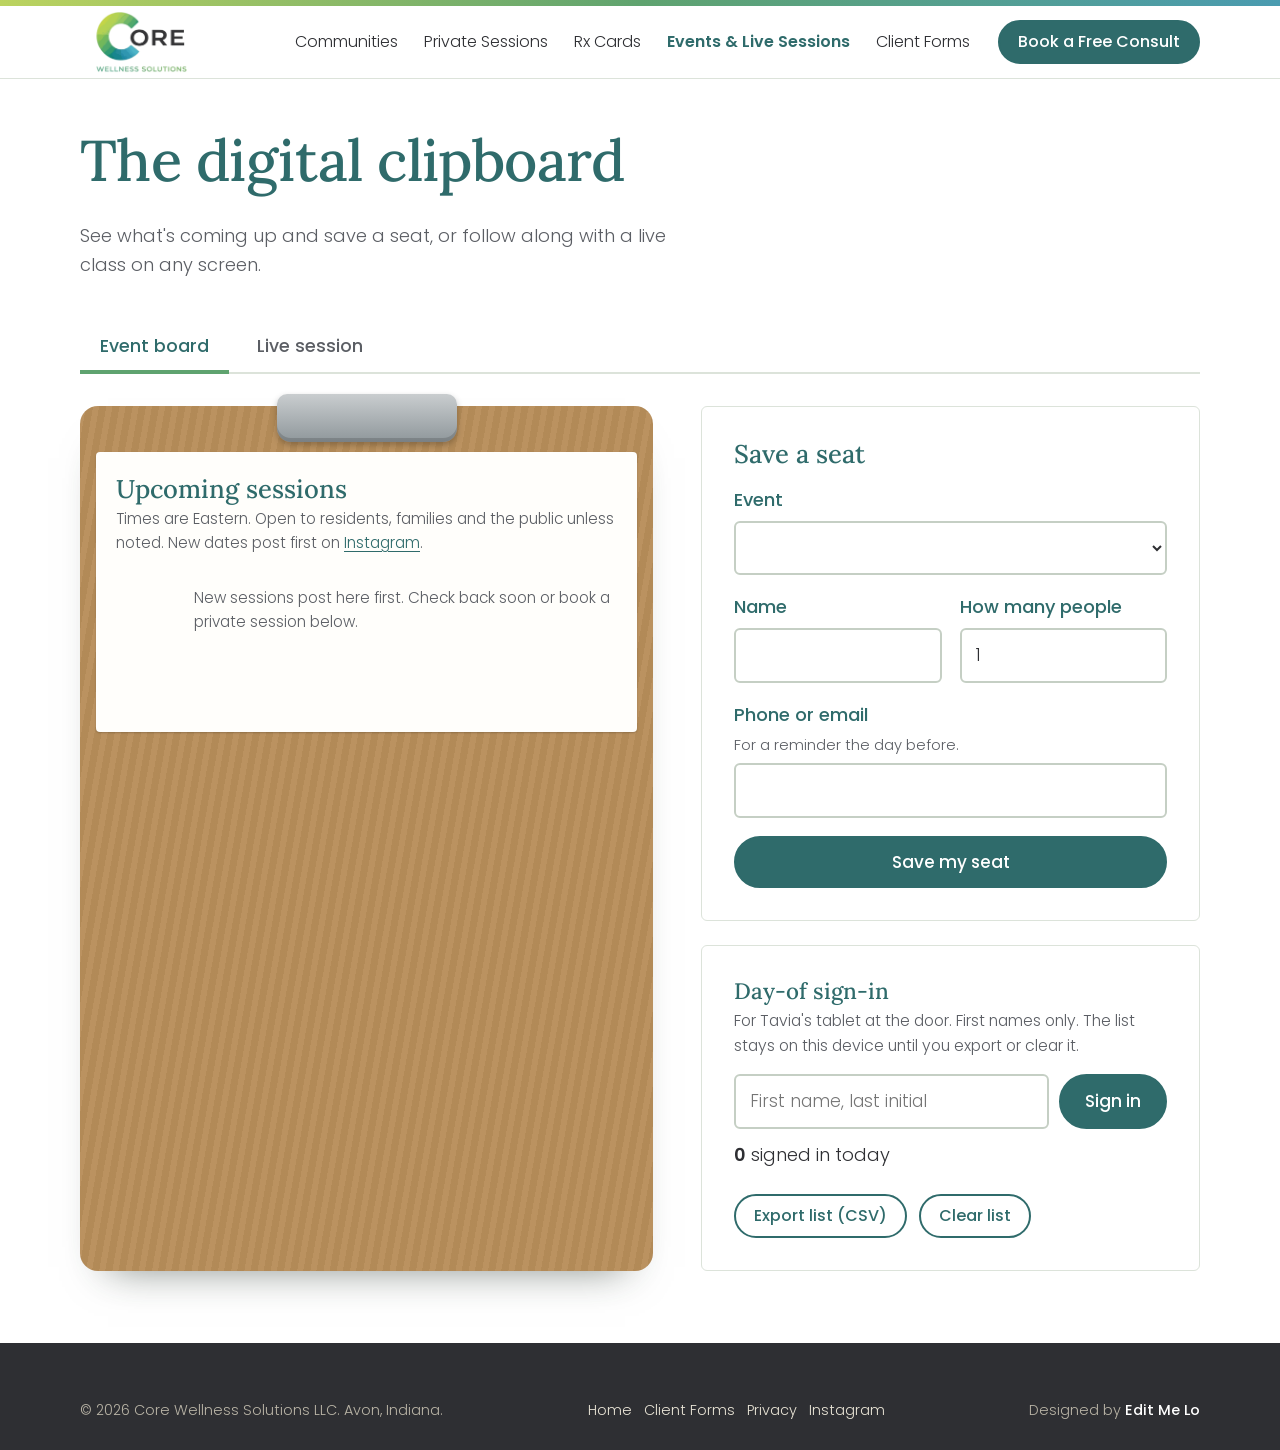
==== commit a43a1d10: "Title-case navigation and footer links; brand voice fix on Rx pad Nav and footer labels now use titl" ====
--- a/clipboard.html
+++ b/clipboard.html
@@ -68,12 +68,12 @@
     <nav id="site-nav" class="site-nav" aria-label="Main">
       <ul>
         <li><a href="index.html#communities">Communities</a></li>
-        <li><a href="index.html#individuals">Private sessions</a></li>
-        <li><a href="index.html#rx">Rx cards</a></li>
-        <li><a href="clipboard.html" aria-current="true">Events &amp; live sessions</a></li>
-        <li><a href="forms.html">Client forms</a></li>
+        <li><a href="index.html#individuals">Private Sessions</a></li>
+        <li><a href="index.html#rx">Rx Cards</a></li>
+        <li><a href="clipboard.html" aria-current="true">Events &amp; Live Sessions</a></li>
+        <li><a href="forms.html">Client Forms</a></li>
       </ul>
-      <a class="btn small" href="index.html#book">Book a free consult</a>
+      <a class="btn small" href="index.html#book">Book a Free Consult</a>
     </nav>
   </div>
 </header>
@@ -170,7 +170,7 @@
   <div class="wrap">
     <div class="footer-base" style="margin-top:0;border-top:0;padding-top:0">
       <span>&copy; <span data-year></span> Core Wellness Solutions LLC. Avon, Indiana.</span>
-      <span><a href="index.html">Home</a> &nbsp; <a href="forms.html">Client forms</a> &nbsp; <a href="privacy.html">Privacy</a> &nbsp; <a href="https://www.instagram.com/corewellness.llc/" target="_blank" rel="noopener">Instagram</a></span>
+      <span><a href="index.html">Home</a> &nbsp; <a href="forms.html">Client Forms</a> &nbsp; <a href="privacy.html">Privacy</a> &nbsp; <a href="https://www.instagram.com/corewellness.llc/" target="_blank" rel="noopener">Instagram</a></span>
       <span class="credit">Designed by <a href="https://www.editmelo.com/" target="_blank" rel="noopener">Edit Me Lo</a></span>
     </div>
   </div>
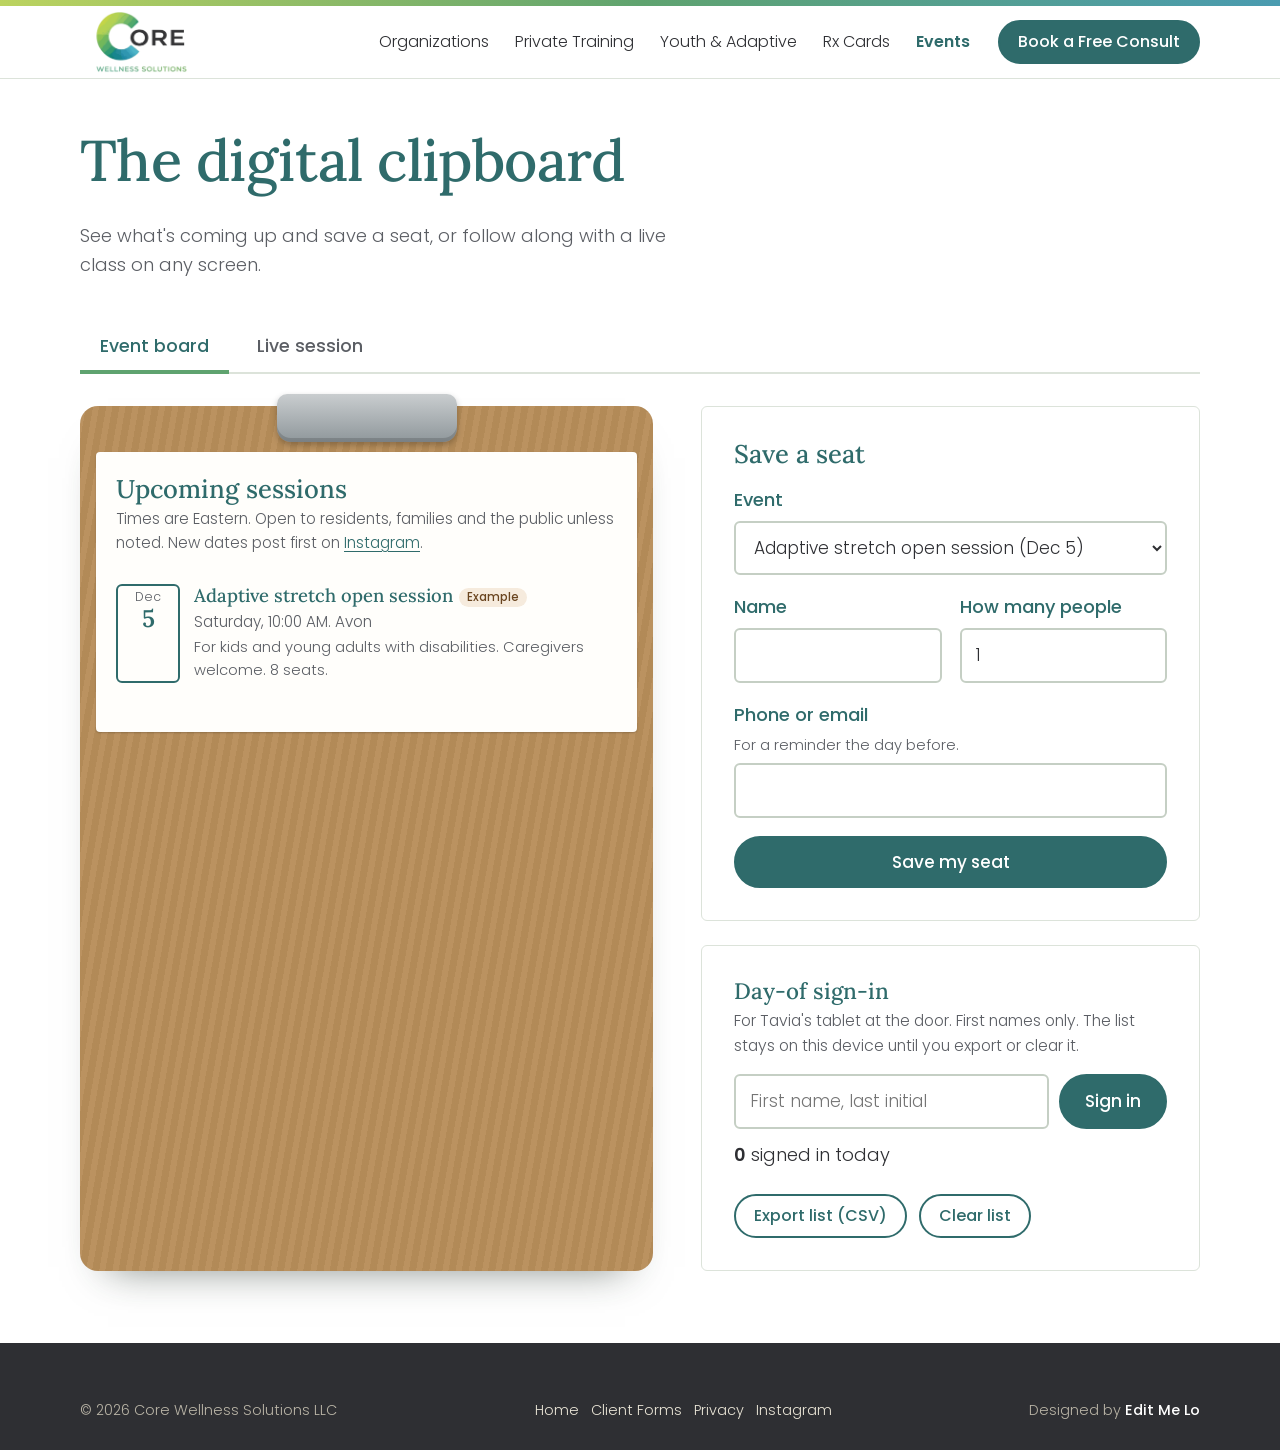
==== commit 9a3ce088: "Draft 2: Every age. Every body. - Nav: Organizations, Private Training, Youth & Adaptive, Rx Cards, " ====
--- a/clipboard.html
+++ b/clipboard.html
@@ -3,10 +3,17 @@
 <head>
   <meta charset="utf-8">
   <meta name="viewport" content="width=device-width, initial-scale=1">
-  <title>Events &amp; Live Sessions | Core Wellness Solutions, Avon IN</title>
+  <title>Events & Live Sessions | Core Wellness Solutions, Avon IN</title>
   <meta name="description" content="Upcoming chair exercise classes, fall prevention screenings and wellness events from Core Wellness Solutions in Avon and Hendricks County, Indiana. Save a seat or follow along live.">
-  <link rel="canonical" href="https://www.corewellnesssolutions.com/clipboard.html">
+  <link rel="canonical" href="https://corewellnesssolutions.revieweditmelo.com/clipboard">
   <meta name="theme-color" content="#2F6B6B">
+  <meta property="og:type" content="website">
+  <meta property="og:site_name" content="Core Wellness Solutions">
+  <meta property="og:url" content="https://corewellnesssolutions.revieweditmelo.com/clipboard">
+  <meta property="og:title" content="Events and Live Sessions | Core Wellness Solutions, Avon IN">
+  <meta property="og:description" content="Upcoming classes, pop-ups and community events from Core Wellness Solutions, plus a live session board with big-print moves and a timer.">
+  <meta property="og:image" content="https://corewellnesssolutions.revieweditmelo.com/assets/img/og-image.jpg">
+  <meta name="twitter:card" content="summary_large_image">
   <link rel="icon" href="data:image/svg+xml,%3Csvg xmlns='http://www.w3.org/2000/svg' viewBox='0 0 32 32'%3E%3Cpath d='M24 7.5A12 12 0 1 0 24 24.5' fill='none' stroke='%2374A84E' stroke-width='6.5'/%3E%3C/svg%3E">
   <link rel="preconnect" href="https://fonts.googleapis.com">
   <link rel="preconnect" href="https://fonts.gstatic.com" crossorigin>
@@ -61,19 +68,19 @@
 <div class="topline" aria-hidden="true"></div>
 <header class="site-header">
   <div class="wrap">
-    <a class="brand" href="index.html" aria-label="Core Wellness Solutions home"><img src="assets/img/logo.png" alt="Core Wellness Solutions" width="520" height="260"></a>
+    <a class="brand" href="/" aria-label="Core Wellness Solutions home"><img src="assets/img/logo.png" alt="Core Wellness Solutions" width="520" height="260"></a>
     <button class="nav-toggle" type="button" aria-expanded="false" aria-controls="site-nav">
       <svg width="20" height="20" viewBox="0 0 20 20" aria-hidden="true"><path d="M2 5h16M2 10h16M2 15h16" stroke="currentColor" stroke-width="2" stroke-linecap="round"/></svg>Menu
     </button>
     <nav id="site-nav" class="site-nav" aria-label="Main">
       <ul>
-        <li><a href="index.html#communities">Communities</a></li>
-        <li><a href="index.html#individuals">Private Sessions</a></li>
-        <li><a href="index.html#rx">Rx Cards</a></li>
-        <li><a href="clipboard.html" aria-current="true">Events &amp; Live Sessions</a></li>
-        <li><a href="forms.html">Client Forms</a></li>
+        <li><a href="/#organizations">Organizations</a></li>
+        <li><a href="/#training">Private Training</a></li>
+        <li><a href="/#youth">Youth &amp; Adaptive</a></li>
+        <li><a href="/#rx">Rx Cards</a></li>
+        <li><a href="/clipboard" aria-current="true">Events</a></li>
       </ul>
-      <a class="btn small" href="index.html#book">Book a Free Consult</a>
+      <a class="btn small" href="/#book">Book a Free Consult</a>
     </nav>
   </div>
 </header>
@@ -169,15 +176,15 @@
 <footer class="site-footer">
   <div class="wrap">
     <div class="footer-base" style="margin-top:0;border-top:0;padding-top:0">
-      <span>&copy; <span data-year></span> Core Wellness Solutions LLC. Avon, Indiana.</span>
-      <span><a href="index.html">Home</a> &nbsp; <a href="forms.html">Client Forms</a> &nbsp; <a href="privacy.html">Privacy</a> &nbsp; <a href="https://www.instagram.com/corewellness.llc/" target="_blank" rel="noopener">Instagram</a></span>
+      <span>&copy; <span data-year>2026</span> Core Wellness Solutions LLC</span>
+      <span><a href="/">Home</a> &nbsp; <a href="/forms">Client Forms</a> &nbsp; <a href="/privacy">Privacy</a> &nbsp; <a href="https://www.instagram.com/corewellness.llc/" target="_blank" rel="noopener">Instagram</a></span>
       <span class="credit">Designed by <a href="https://www.editmelo.com/" target="_blank" rel="noopener">Edit Me Lo</a></span>
     </div>
   </div>
 </footer>
 
 <div class="action-bar">
-  <a class="btn" href="index.html#book">Book a session</a>
+  <a class="btn" href="/#book">Book a session</a>
   <a class="btn ghost" href="#seat" data-goto-board>Save a seat</a>
 </div>
 
--- a/assets/css/styles.css
+++ b/assets/css/styles.css
@@ -135,8 +135,8 @@
 .rx[data-type="strength"]    { --c: var(--rx-strength); }
 .rx-inner { border: 1px solid var(--c-soft); padding: 16px 18px 0; }
 .rx-head { display: grid; grid-template-columns: 34px 1fr auto; align-items: start; gap: 8px; }
-.rx-glyph { font: 500 1.6rem/1 var(--serif); color: var(--c); position: relative; width: 26px; height: 32px; }
-.rx-glyph::after { content: ""; position: absolute; left: 13px; top: 20px; width: 2px; height: 16px; background: currentColor; transform: rotate(35deg); }
+.rx-glyph { display: inline-block; color: var(--c); width: 26px; height: 32px; line-height: 0; }
+.rx-glyph svg { display: block; width: 100%; height: 100%; }
 .rx-brand { text-align: center; font: 500 .72rem/1.4 var(--sans); letter-spacing: .32em; color: var(--ink); }
 .rx-brand small { display: block; font-size: .68rem; font-weight: 400; letter-spacing: .3em; color: var(--muted); margin-top: 2px; }
 .rx-code { font: 600 .75rem/1.4 var(--sans); letter-spacing: .14em; color: var(--c); white-space: nowrap; }
@@ -205,8 +205,8 @@
 
 /* ---------- Paths (communities first by default) ---------- */
 .paths { display: flex; flex-direction: column; }
-body[data-path="me"] #individuals { order: -1; }
-body[data-path="me"] #individuals + #communities, body[data-path="me"] #communities { border-top: 1px solid var(--line); }
+/* The Rx pad answer moves the matching section to the top of the paths */
+body[data-path="me"] #training, body[data-path="care"] #youth { order: -1; }
 .path-tag { display: inline-flex; align-items: center; gap: 8px; font-size: .95rem; color: var(--muted); margin-bottom: 10px; }
 .path-tag i { width: 12px; height: 12px; border-radius: 3px; background: var(--c, var(--lime)); }
 
@@ -248,7 +248,7 @@
 @media (min-width: 760px) { .services { grid-template-columns: 1fr 1fr; column-gap: 48px; } }
 
 /* Priority Stretch Pass */
-.pass { background: var(--deep-teal); color: #E6E1D3; padding: 10px; border-radius: 2px; margin-top: 48px; }
+.pass { background: var(--deep-teal); color: #E6E1D3; padding: 10px; border-radius: 2px; }
 .pass-inner { border: 2px solid var(--lime); outline: 1px solid rgba(188, 211, 95, .4); outline-offset: -8px; padding: 32px 22px; text-align: center; }
 .pass .rx-glyph { color: var(--lime); margin: 0 auto 6px; }
 .pass h3 { color: #fff; font-size: clamp(1.8rem, 4.5vw, 2.6rem); margin: 6px 0 12px; }
@@ -395,6 +395,7 @@
 .site-footer a:hover, .site-footer a:focus-visible { color: #fff; text-decoration: underline; text-underline-offset: 3px; }
 .footer-grid { display: grid; gap: 32px; }
 @media (min-width: 860px) { .footer-grid { grid-template-columns: 1.4fr 1fr 1fr; } }
+@media (min-width: 960px) { .footer-grid.four { grid-template-columns: 1.4fr .8fr 1.2fr 1fr; } }
 .site-footer h2 { font-size: 1.5rem; color: #fff; margin-bottom: 8px; }
 .site-footer h3 { font: 600 .95rem var(--sans); color: var(--lime); margin-bottom: 10px; }
 .site-footer ul { list-style: none; margin: 0; padding: 0; }
@@ -507,7 +508,6 @@
 /* Phones/tablets: photos rotate on top, the Rx pad sits below as its own block */
 @media (max-width: 899px) {
   .show { display: grid; grid-template-columns: minmax(0, 1fr); }
-  .show-tabs [data-to="3"] { display: none; }
   .show-tabs button { flex: 1 1 0; padding-right: 10px; margin-right: 8px; }
   .show-tabs i { right: 0; }
   .show-track { display: contents; }
@@ -568,7 +568,6 @@
 .tone-forest :focus-visible { outline-color: var(--lime); }
 
 /* Paths: keep the first path on paper and give a clear top edge to whichever comes second */
-body[data-path="me"] #communities { border-top: 0; }
 .gallery-more { display: flex; justify-content: center; margin-top: 32px; }
 
 /* ---------- Downloadable documents ---------- */
@@ -630,3 +629,115 @@
 /* Designer credit */
 .credit a { color: #fff; font-weight: 500; }
 .credit a:hover { color: #fff; }
+
+/* =====================  Draft 2  ===================== */
+
+/* Every age. Every body. */
+.audience { list-style: none; margin: 0; padding: 0; display: grid; gap: 18px; }
+@media (min-width: 600px) { .audience { grid-template-columns: 1fr 1fr; } }
+@media (min-width: 960px) { .audience { grid-template-columns: repeat(3, 1fr); gap: 22px; } }
+.aud-card { display: grid; grid-template-columns: 112px 1fr; align-items: center; gap: 0; height: 100%; text-decoration: none; color: var(--ink); background: var(--card); border: 1px solid var(--line); border-radius: var(--radius); overflow: hidden; transition: border-color .15s, box-shadow .15s; }
+.aud-card img { width: 100%; height: 100%; min-height: 96px; object-fit: cover; }
+.aud-body { padding: 14px 16px; }
+.aud-body b { display: block; font: 500 1.25rem/1.2 var(--serif); color: var(--deep-teal); margin-bottom: 4px; }
+.aud-body span { font-size: .95rem; color: var(--muted); line-height: 1.45; }
+.aud-card:hover { border-color: var(--green); box-shadow: 0 12px 24px -18px rgba(46, 47, 51, .5); color: var(--ink); }
+@media (min-width: 960px) {
+  .aud-card { grid-template-columns: 1fr; align-items: stretch; }
+  .aud-card img { aspect-ratio: 4 / 3; height: auto; }
+  .aud-body { padding: 16px 18px 18px; border-top: 4px solid transparent; border-image: var(--brand-grad) 1; }
+}
+
+/* Organization tabs */
+.org-tabs { display: flex; gap: 6px; margin: 4px 0 28px; border-bottom: 2px solid var(--line); overflow-x: auto; scrollbar-width: none; }
+.org-tabs::-webkit-scrollbar { display: none; }
+.org-tabs [role=tab] { flex: none; min-height: var(--tap); padding: 10px 18px; background: none; border: 0; border-bottom: 4px solid transparent; margin-bottom: -2px; font: 500 1.05rem var(--sans); color: var(--muted); cursor: pointer; white-space: nowrap; }
+.org-tabs [role=tab][aria-selected="true"] { color: var(--deep-teal); border-bottom-color: var(--green); font-weight: 600; }
+.org-tabs [role=tab]:hover { color: var(--deep-teal); }
+.org-panel > .brand-label { margin-bottom: 18px; }
+.org-feature { display: grid; gap: 28px; align-items: start; }
+@media (min-width: 900px) { .org-feature { grid-template-columns: 1.15fr 1fr; gap: 48px; } }
+.org-feature h3 { font-size: clamp(1.5rem, 3vw, 2rem); }
+.org-photo { width: 100%; border-radius: var(--radius); aspect-ratio: 4 / 3; object-fit: cover; }
+.offer-list { list-style: none; margin: 18px 0; padding: 0; border-top: 1px solid var(--line); }
+.offer-list li { padding: 14px 0 14px 18px; border-bottom: 1px solid var(--line); position: relative; }
+.offer-list li::before { content: ""; position: absolute; left: 0; top: 22px; width: 8px; height: 8px; border-radius: 50%; background: var(--green); }
+.offer-list b { display: block; font: 500 1.2rem var(--serif); color: var(--deep-teal); }
+.offer-list span { color: var(--muted); font-size: 1rem; }
+.quote-note { font-size: .98rem; color: var(--muted); margin-bottom: 18px; }
+
+/* Staff Stretch Breaks menu */
+.breaks { position: relative; margin-top: 48px; background: var(--card); border: 1px solid var(--line); border-radius: var(--radius); overflow: hidden; padding: 30px 24px 24px; }
+.breaks::before, .photo-slot::before { content: ""; position: absolute; left: 0; right: 0; top: 0; height: 6px; background: var(--brand-grad); }
+@media (min-width: 640px) { .breaks { padding: 34px 32px 30px; } }
+.breaks-head { display: flex; flex-wrap: wrap; align-items: baseline; justify-content: space-between; gap: 6px 24px; margin-bottom: 14px; }
+.breaks-head h3 { margin: 0; font-size: 1.6rem; }
+.breaks-head p { margin: 0; color: var(--muted); }
+.menu-list { list-style: none; margin: 0; padding: 0; display: grid; gap: 0 40px; }
+@media (min-width: 760px) { .menu-list { grid-template-columns: 1fr 1fr; } }
+.menu-list li { padding: 14px 0; border-bottom: 1px dotted #C5CFC4; }
+.menu-list b { display: block; font: 500 1.15rem var(--serif); color: var(--deep-teal); }
+.menu-list span { color: var(--muted); font-size: .98rem; }
+
+/* Private training */
+.sub-head { font-size: 1.45rem; margin: 0 0 18px; }
+.ways { list-style: none; margin: 0 0 44px; padding: 0; display: grid; gap: 18px; }
+@media (min-width: 760px) { .ways { grid-template-columns: repeat(3, 1fr); gap: 22px; } }
+.way { background: var(--card); border: 1px solid var(--line); border-radius: var(--radius); overflow: hidden; }
+.way img { width: 100%; aspect-ratio: 16 / 10; object-fit: cover; }
+.way > div { padding: 16px 18px 20px; }
+.way h4 { margin: 0 0 6px; font: 500 1.3rem var(--serif); color: var(--deep-teal); }
+.way p { margin: 0; color: var(--muted); font-size: 1rem; }
+.pricing-note { margin: 18px 0 0; padding: 12px 16px; background: var(--mist); border-left: 4px solid var(--lime); font-size: 1rem; }
+.passes { display: grid; gap: 20px; }
+@media (min-width: 860px) { .passes { grid-template-columns: 1fr 1fr; } }
+.passes .pass-inner { height: 100%; display: flex; flex-direction: column; align-items: center; }
+.passes .pass-inner .btn { margin-top: auto; }
+.pass h3 { font-size: clamp(1.6rem, 3.4vw, 2.1rem); }
+.side-note { background: var(--mist); border-radius: var(--radius); padding: 22px 24px; align-self: start; }
+.side-note h3 { font-size: 1.3rem; }
+.side-note p { margin: 0; }
+
+/* Youth & adaptive */
+.youth-grid { display: grid; gap: 22px; }
+@media (min-width: 860px) { .youth-grid { grid-template-columns: 1fr 1fr; } }
+.youth-card { background: var(--card); border: 1px solid var(--line); border-radius: var(--radius); overflow: hidden; }
+.youth-card img { width: 100%; aspect-ratio: 16 / 9; object-fit: cover; }
+.youth-body { padding: 20px 22px 24px; }
+.youth-body h3 { margin-bottom: 6px; }
+.youth-body > p { color: var(--muted); }
+.youth-body ul { margin: 0; padding-left: 1.2em; }
+.youth-body li { margin: 4px 0; }
+.minor-note { display: flex; flex-wrap: wrap; align-items: center; justify-content: space-between; gap: 16px 28px; margin-top: 24px; padding: 20px 22px; background: var(--card); border-left: 6px solid var(--green); border-radius: var(--radius); }
+.minor-note p { margin: 0; max-width: 60ch; }
+
+/* About Tavia */
+.about { display: grid; gap: 32px; align-items: center; }
+@media (min-width: 860px) { .about { grid-template-columns: .85fr 1.15fr; gap: 64px; } }
+.about-photo { margin: 0; }
+.photo-slot { aspect-ratio: 4 / 5; display: grid; place-items: center; align-content: center; gap: 14px; padding: 24px; text-align: center; color: var(--deep-teal); background: linear-gradient(160deg, var(--mist), #E3ECE3); border: 1px solid var(--line); border-radius: var(--radius); position: relative; overflow: hidden; }
+.photo-slot span { font-size: .95rem; color: var(--muted); max-width: 22ch; }
+.about-photo figcaption { margin-top: 12px; font-size: .95rem; color: var(--muted); }
+.about-photo .sig { display: block; font: italic 500 2.2rem/1 var(--serif); color: var(--deep-teal); margin-bottom: 4px; }
+.about-copy h2 { margin-bottom: 18px; }
+.about-copy > p { max-width: 62ch; }
+.cred-list { display: flex; flex-wrap: wrap; gap: 8px; list-style: none; padding: 0; margin: 20px 0 24px; }
+.cred-list li { padding: 5px 14px; border: 1px solid var(--line); border-radius: 999px; background: var(--mist); font-size: .92rem; }
+
+/* Slideshow tabs with five slides: on phones only the current tab shows its label */
+@media (max-width: 899px) {
+  .show-tabs button { flex: 0 0 34px; }
+  .show-tabs button[aria-selected="true"] { flex: 1 1 auto; }
+  .show-tabs button:not([aria-selected="true"]) span { position: absolute; width: 1px; height: 1px; overflow: hidden; clip: rect(0 0 0 0); white-space: nowrap; }
+  .show-tabs [data-to="4"] { display: none; }
+}
+@media (min-width: 900px) { .show-tabs button { flex: 1 1 0; padding-right: 12px; margin-right: 10px; } .show-tabs span { font-size: .95rem; } }
+
+/* Welcome photo: subject sits on the right, so anchor it there and let the dark wall carry the text */
+.slide-img-right img { object-position: 85% 30%; }
+.way img { object-position: center 30%; }
+@media (max-width: 599px) {
+  .org-tabs { flex-wrap: wrap; gap: 8px; border-bottom: 0; overflow: visible; }
+  .org-tabs [role=tab] { min-height: 46px; padding: 8px 16px; border: 2px solid var(--line); border-radius: 999px; margin: 0; background: var(--card); font-size: 1rem; }
+  .org-tabs [role=tab][aria-selected="true"] { border-color: var(--deep-teal); background: var(--deep-teal); color: #fff; }
+}
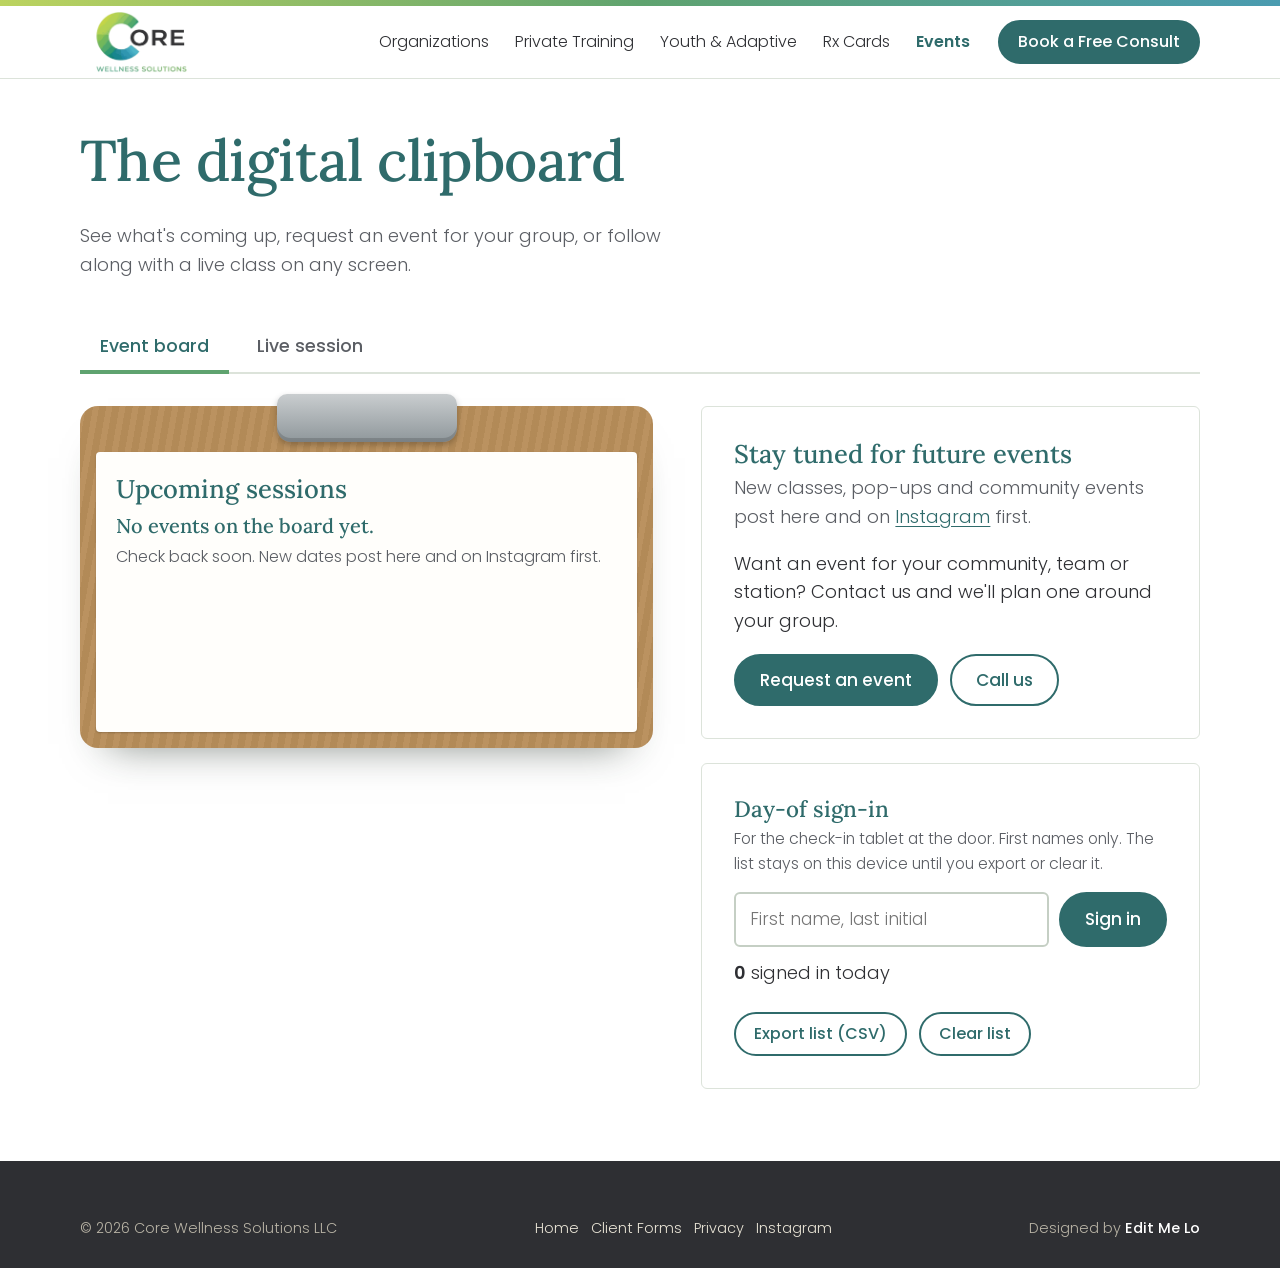
==== commit 6c5d4a08: "Studio location, client testimonials, no example events, team voice - In-person studio: Brewing Bodi" ====
--- a/clipboard.html
+++ b/clipboard.html
@@ -3,14 +3,14 @@
 <head>
   <meta charset="utf-8">
   <meta name="viewport" content="width=device-width, initial-scale=1">
-  <title>Events & Live Sessions | Core Wellness Solutions, Avon IN</title>
-  <meta name="description" content="Upcoming chair exercise classes, fall prevention screenings and wellness events from Core Wellness Solutions in Avon and Hendricks County, Indiana. Save a seat or follow along live.">
+  <title>Events & Live Sessions | Core Wellness Solutions, Indianapolis IN</title>
+  <meta name="description" content="Upcoming classes, pop-ups and community events from Core Wellness Solutions in Indianapolis, Indiana. Save a seat or follow along live.">
   <link rel="canonical" href="https://corewellnesssolutions.revieweditmelo.com/clipboard">
   <meta name="theme-color" content="#2F6B6B">
   <meta property="og:type" content="website">
   <meta property="og:site_name" content="Core Wellness Solutions">
   <meta property="og:url" content="https://corewellnesssolutions.revieweditmelo.com/clipboard">
-  <meta property="og:title" content="Events and Live Sessions | Core Wellness Solutions, Avon IN">
+  <meta property="og:title" content="Events and Live Sessions | Core Wellness Solutions, Indianapolis IN">
   <meta property="og:description" content="Upcoming classes, pop-ups and community events from Core Wellness Solutions, plus a live session board with big-print moves and a timer.">
   <meta property="og:image" content="https://corewellnesssolutions.revieweditmelo.com/assets/img/og-image.jpg">
   <meta name="twitter:card" content="summary_large_image">
@@ -88,7 +88,7 @@
 <main id="main" class="wrap">
   <div class="page-head">
     <h1>The digital clipboard</h1>
-    <p>See what's coming up and save a seat, or follow along with a live class on any screen.</p>
+    <p>See what's coming up, request an event for your group, or follow along with a live class on any screen.</p>
   </div>
 
   <div class="tabs" role="tablist" aria-label="Clipboard views">
@@ -102,13 +102,22 @@
       <div class="board">
         <div class="sheet">
           <h2 style="font-size:1.6rem;margin-bottom:4px">Upcoming sessions</h2>
-          <p class="sheet-sub">Times are Eastern. Open to residents, families and the public unless noted. New dates post first on <a href="https://www.instagram.com/corewellness.llc/" target="_blank" rel="noopener">Instagram</a>.</p>
-          <ul class="event-list" data-events="12" id="board-events"></ul>
+          <p class="sheet-sub" data-when-events hidden>Times are Eastern. Open to residents, families and the public unless noted. New dates post first on <a href="https://www.instagram.com/corewellness.llc/" target="_blank" rel="noopener">Instagram</a>.</p>
+          <ul class="event-list" data-events="12" data-empty="short" id="board-events"></ul>
         </div>
       </div>
 
       <div>
-        <form class="panel form" id="seat-form" aria-labelledby="seat-title">
+        <div class="panel request-event" data-when-no-events>
+          <h2 style="font-size:1.6rem;margin-bottom:6px">Stay tuned for future events</h2>
+          <p style="color:var(--muted)">New classes, pop-ups and community events post here and on <a href="https://www.instagram.com/corewellness.llc/" target="_blank" rel="noopener">Instagram</a> first.</p>
+          <p>Want an event for your community, team or station? Contact us and we'll plan one around your group.</p>
+          <div class="btn-row">
+            <a class="btn" href="/#proposal" data-request-event>Request an event</a>
+            <a class="btn ghost" href="tel:+13176653554" data-phone>Call us</a>
+          </div>
+        </div>
+        <form class="panel form" id="seat-form" aria-labelledby="seat-title" data-when-events hidden>
           <h2 id="seat" style="font-size:1.6rem;margin:0"><span id="seat-title">Save a seat</span></h2>
           <div class="field"><label for="seat-event">Event</label><select id="seat-event" name="event" required></select></div>
           <div class="form-grid two">
@@ -123,7 +132,7 @@
 
         <div class="panel" style="margin-top:24px">
           <h2 style="font-size:1.4rem;margin-bottom:4px">Day-of sign-in</h2>
-          <p style="color:var(--muted);font-size:.98rem">For Tavia's tablet at the door. First names only. The list stays on this device until you export or clear it.</p>
+          <p style="color:var(--muted);font-size:.98rem">For the check-in tablet at the door. First names only. The list stays on this device until you export or clear it.</p>
           <form class="signin-row" id="signin-form">
             <label class="sr-only" for="signin-name">First name and last initial</label>
             <div class="field" style="flex:1"><input id="signin-name" type="text" placeholder="First name, last initial" autocomplete="off" maxlength="40"></div>
@@ -185,7 +194,7 @@
 
 <div class="action-bar">
   <a class="btn" href="/#book">Book a session</a>
-  <a class="btn ghost" href="#seat" data-goto-board>Save a seat</a>
+  <a class="btn ghost" href="/#proposal" data-request-event>Request an event</a>
 </div>
 
 <script src="assets/js/config.js"></script>
--- a/assets/css/styles.css
+++ b/assets/css/styles.css
@@ -741,3 +741,27 @@
   .org-tabs [role=tab] { min-height: 46px; padding: 8px 16px; border: 2px solid var(--line); border-radius: 999px; margin: 0; background: var(--card); font-size: 1rem; }
   .org-tabs [role=tab][aria-selected="true"] { border-color: var(--deep-teal); background: var(--deep-teal); color: #fff; }
 }
+
+/* =====================  Testimonials, studio, events (Nov 2026)  ===================== */
+.quotes { display: grid; gap: 20px; }
+@media (min-width: 860px) { .quotes { grid-template-columns: 1fr 1fr; gap: 22px; } .quote.is-featured { grid-column: 1 / -1; } }
+.quote { position: relative; margin: 0; background: var(--card); border: 1px solid var(--line); border-radius: var(--radius); padding: 30px 26px 24px; }
+.quote::before { content: "\201C"; position: absolute; top: -6px; left: 20px; font: 500 4.2rem/1 var(--serif); color: var(--green); }
+.quote blockquote { margin: 0; }
+.quote blockquote p { margin: 0 0 14px; font: 400 1.12rem/1.6 var(--serif); color: var(--ink); }
+.quote.is-featured { border-top: 6px solid var(--deep-teal); padding: 36px 32px 28px; }
+.quote.is-featured blockquote p { font-size: clamp(1.2rem, 2vw, 1.4rem); line-height: 1.55; max-width: 72ch; }
+.quote figcaption { font: 600 .95rem var(--sans); color: var(--deep-teal); letter-spacing: .02em; }
+.quote .stars { margin-bottom: 8px; }
+
+.visit { display: grid; gap: 28px; margin-top: 56px; align-items: center; }
+@media (min-width: 900px) { .visit { grid-template-columns: 1.15fr 1fr; gap: 56px; } }
+.visit-copy h3 { font-size: 1.6rem; margin-bottom: 10px; }
+.visit-copy address { font-style: normal; font-size: 1.1rem; line-height: 1.6; margin-bottom: 18px; }
+.visit-area { margin: 22px 0 0; color: var(--muted); }
+
+.event-empty { list-style: none; padding: 6px 0 4px; }
+.event-empty h4 { margin: 0 0 6px; font: 500 1.25rem var(--serif); color: var(--deep-teal); }
+.event-empty p { margin: 0; color: var(--muted); font-size: 1rem; }
+.request-event h2 { color: var(--deep-teal); }
+.board-grid > .board { align-self: start; }
